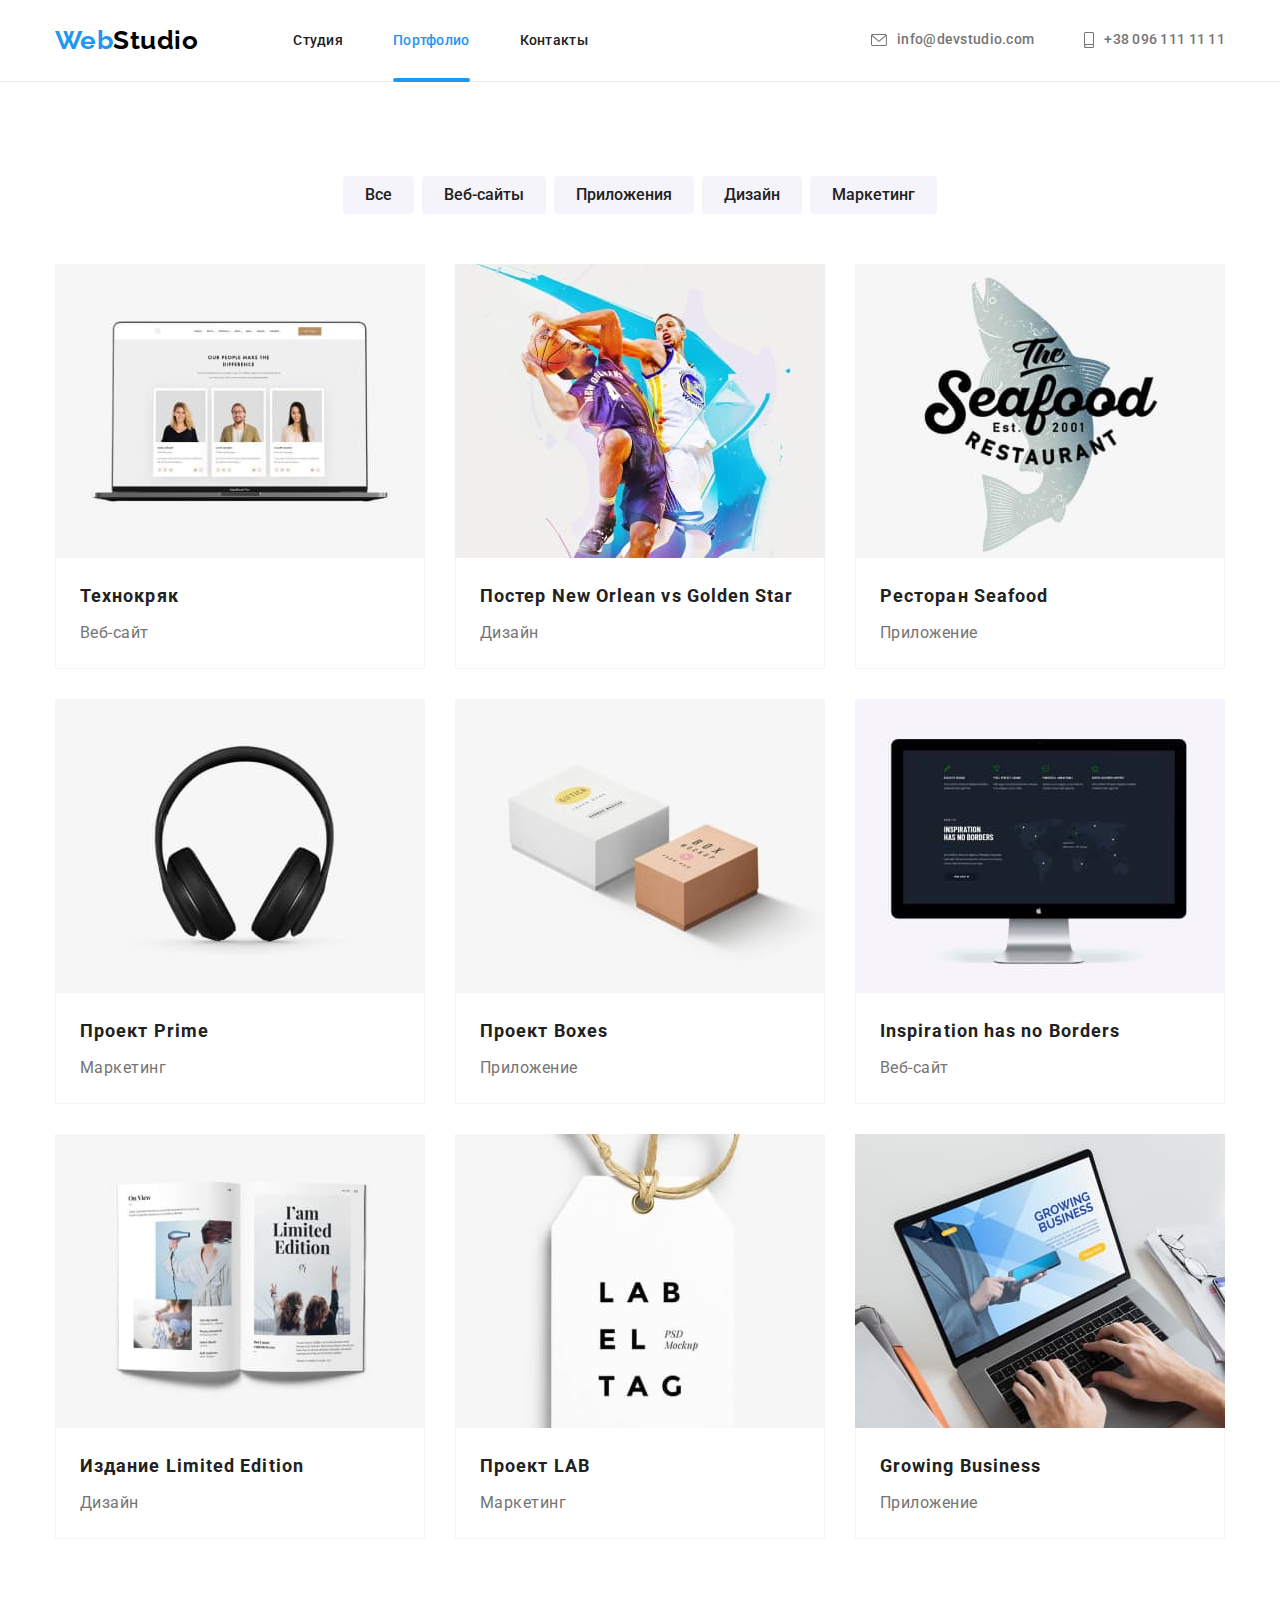
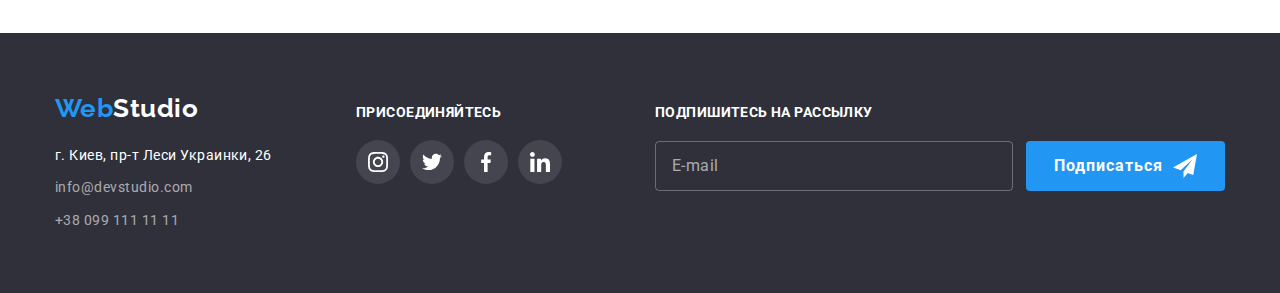
==== portfolio.html @ 381caced "дз незаконченное" ====
<!DOCTYPE html>
<html lang="ru">
  <head>
    <meta charset="UTF-8" />
    <meta http-equiv="X-UA-Compatible" content="IE=edge" />
    <meta name="viewport" content="width=device-width, initial-scale=1.0" />
    <title>Portfolio</title>
    <link rel="preconnect" href="https://fonts.gstatic.com" />
    <link
      href="https://fonts.googleapis.com/css2?family=Raleway:wght@700&family=Roboto:wght@400;500;700;900&display=swap"
      rel="stylesheet"
    />
    <link
      rel="stylesheet"
      href="https://cdnjs.cloudflare.com/ajax/libs/modern-normalize/1.0.0/modern-normalize.min.css"
    />
    <!-- <link rel="stylesheet" href="./css/styles.css" /> -->
    <link rel="stylesheet" href="./css/main.min.css" />
  </head>

  <body>
    <header class="header">
      <div class="container header__container">
        <nav class="header__navigation">
          <a class="logo-link link" href="./index.html" lang="en"
            ><span class="logo-link__web">Web</span
            ><span class="logo-link__studio">Studio</span></a
          >
          <ul class="nav-list list">
            <li class="nav-list__item">
              <a class="nav-list__link link" href="./index.html">Студия</a>
            </li>
            <li class="nav-list__item">
              <a
                class="nav-list__link link nav-list__link_current"
                href="./portfolio.html"
                >Портфолио</a
              >
            </li>
            <li class="nav-list__item">
              <a class="nav-list__link link" href="">Контакты</a>
            </li>
          </ul>
        </nav>
        <ul class="contacts list">
          <li class="contacts__item">
            <a class="contacts__link link" href="mailto:info@devstudio.com"
              ><svg class="contacts__mail-icon" width="16px" height="12px">
                <use href="./images/icons.svg#icon-envelope"></use>
              </svg>
              info@devstudio.com</a
            >
          </li>
          <li class="contacts__item">
            <a class="contacts__link link" href="tel:+380961111111"
              ><svg class="contacts__tel-icon" width="10px" height="16px">
                <use href="./images/icons.svg#icon-smartphone"></use>
              </svg>
              +38 096 111 11 11</a
            >
          </li>
        </ul>
      </div>
    </header>
    <main>
      <section class="section">
        <div class="container">
          <h2 class="visually-hidden">Галерея</h2>
          <ul class="filters list filters-container">
            <li class="filters-portfolio">
              <button class="filter-buttons" type="button">Все</button>
            </li>
            <li class="filters-portfolio">
              <button class="filter-buttons" type="button">Веб-сайты</button>
            </li>
            <li class="filters-portfolio">
              <button class="filter-buttons" type="button">Приложения</button>
            </li>
            <li class="filters-portfolio">
              <button class="filter-buttons" type="button">Дизайн</button>
            </li>
            <li class="filters-portfolio">
              <button class="filter-buttons" type="button">Маркетинг</button>
            </li>
          </ul>
          <ul class="examples-container list">
            <li class="example-card">
              <a class="example-link link" href="">
                <div class="portfolio-card-wrapper">
                  <img
                    src="./images/portfolio/portfolio-img-1.jpg"
                    alt="Макет страницы"
                    width="370"
                    height="294"
                  />
                  <p class="portfolio-overlay">
                    Технокряк это современная площадка распространения
                    коронавируса. Компании используют эту платформу для
                    цифрового шпионажа и атак на защищённые сервера конкурентов.
                  </p>
                </div>

                <div class="example-signature">
                  <h3 class="example-title">Технокряк</h3>
                  <p class="example-descr">Веб-сайт</p>
                </div>
              </a>
            </li>
            <li class="example-card">
              <a class="example-link link" href="">
                <div class="portfolio-card-wrapper">
                  <img
                    src="./images/portfolio/portfolio-img-2.jpg"
                    alt="Постер с баскетболистами"
                    width="370"
                    height="294"
                  />
                  <p class="portfolio-overlay">
                    Технокряк это современная площадка распространения
                    коронавируса. Компании используют эту платформу для
                    цифрового шпионажа и атак на защищённые сервера конкурентов.
                  </p>
                </div>
                <div class="example-signature">
                  <h3 class="example-title">
                    Постер <span lang="en">New Orlean vs Golden Star</span>
                  </h3>
                  <p class="example-descr">Дизайн</p>
                </div>
              </a>
            </li>
            <li class="example-card">
              <a class="example-link link" href="">
                <div class="portfolio-card-wrapper">
                  <img
                    src="./images/portfolio/portfolio-img-3.jpg"
                    alt="Логотип ресторана"
                    width="370"
                    height="294"
                  />
                  <p class="portfolio-overlay">
                    Технокряк это современная площадка распространения
                    коронавируса. Компании используют эту платформу для
                    цифрового шпионажа и атак на защищённые сервера конкурентов.
                  </p>
                </div>
                <div class="example-signature">
                  <h3 class="example-title">
                    Ресторан <span lang="en">Seafood</span>
                  </h3>
                  <p class="example-descr">Приложение</p>
                </div>
              </a>
            </li>
            <li class="example-card">
              <a class="example-link link" href="">
                <div class="portfolio-card-wrapper">
                  <img
                    src="./images/portfolio/portfolio-img-4.jpg"
                    alt="Наушники"
                    width="370"
                    height="294"
                  />
                  <p class="portfolio-overlay">
                    Технокряк это современная площадка распространения
                    коронавируса. Компании используют эту платформу для
                    цифрового шпионажа и атак на защищённые сервера конкурентов.
                  </p>
                </div>
                <div class="example-signature">
                  <h3 class="example-title">
                    Проект <span lang="en">Prime</span>
                  </h3>
                  <p class="example-descr">Маркетинг</p>
                </div>
              </a>
            </li>
            <li class="example-card">
              <a class="example-link link" href="">
                <div class="portfolio-card-wrapper">
                  <img
                    src="./images/portfolio/portfolio-img-5.jpg"
                    alt="Две коробки"
                    width="370"
                    height="294"
                  />
                  <p class="portfolio-overlay">
                    Технокряк это современная площадка распространения
                    коронавируса. Компании используют эту платформу для
                    цифрового шпионажа и атак на защищённые сервера конкурентов.
                  </p>
                </div>
                <div class="example-signature">
                  <h3 class="example-title">
                    Проект <span lang="en">Boxes</span>
                  </h3>
                  <p class="example-descr">Приложение</p>
                </div>
              </a>
            </li>
            <li class="example-card">
              <a class="example-link link" href="">
                <div class="portfolio-card-wrapper">
                  <img
                    src="./images/portfolio/portfolio-img-6.jpg"
                    alt="Монитор с открытым сайтом"
                    width="370"
                    height="294"
                  />
                  <p class="portfolio-overlay">
                    Технокряк это современная площадка распространения
                    коронавируса. Компании используют эту платформу для
                    цифрового шпионажа и атак на защищённые сервера конкурентов.
                  </p>
                </div>
                <div class="example-signature">
                  <h3 class="example-title" lang="en">
                    Inspiration has no Borders
                  </h3>
                  <p class="example-descr">Веб-сайт</p>
                </div>
              </a>
            </li>
            <li class="example-card">
              <a class="example-link link" href="">
                <div class="portfolio-card-wrapper">
                  <img
                    src="./images/portfolio/portfolio-img-7.jpg"
                    alt="Открытый журнал"
                    width="370"
                    height="294"
                  />
                  <p class="portfolio-overlay">
                    Технокряк это современная площадка распространения
                    коронавируса. Компании используют эту платформу для
                    цифрового шпионажа и атак на защищённые сервера конкурентов.
                  </p>
                </div>
                <div class="example-signature">
                  <h3 class="example-title">
                    Издание <span lang="en">Limited Edition</span>
                  </h3>
                  <p class="example-descr">Дизайн</p>
                </div>
              </a>
            </li>
            <li class="example-card">
              <a class="example-link link" href="">
                <div class="portfolio-card-wrapper">
                  <img
                    src="./images/portfolio/portfolio-img-8.jpg"
                    alt="Бирка с логотипом"
                    width="370"
                    height="294"
                  />
                  <p class="portfolio-overlay">
                    Технокряк это современная площадка распространения
                    коронавируса. Компании используют эту платформу для
                    цифрового шпионажа и атак на защищённые сервера конкурентов.
                  </p>
                </div>
                <div class="example-signature">
                  <h3 class="example-title">
                    Проект <span class="abbr" lang="en">LAB</span>
                  </h3>
                  <p class="example-descr">Маркетинг</p>
                </div>
              </a>
            </li>
            <li class="example-card">
              <a class="example-link link" href="">
                <div class="portfolio-card-wrapper">
                  <img
                    src="./images/portfolio/portfolio-img-9.jpg"
                    alt="руки над клавиатурой ноутбука"
                    width="370"
                    height="294"
                  />
                  <p class="portfolio-overlay">
                    Технокряк это современная площадка распространения
                    коронавируса. Компании используют эту платформу для
                    цифрового шпионажа и атак на защищённые сервера конкурентов.
                  </p>
                </div>
                <div class="example-signature">
                  <h3 class="example-title" lang="en">Growing Business</h3>
                  <p class="example-descr">Приложение</p>
                </div>
              </a>
            </li>
          </ul>
        </div>
      </section>
    </main>
    <footer class="footer">
      <div class="container footer-container">
        <div class="footer__nav">
          <a class="logo-link link" href="./index.html" lang="en"
            ><span class="logo-link__web">Web</span
            ><span class="logo-link__studio--dark-theme">Studio</span></a
          >
          <address class="address">
            <ul class="address__list list">
              <li class="address__list-item">
                <a
                  class="address-link link"
                  href="https://goo.gl/maps/JNLPbFYcP9aP2cdr9"
                  target="_blank"
                  rel="noopener noreferrer"
                  >г. Киев, пр-т Леси Украинки, 26</a
                >
              </li>

              <li class="address__list-item">
                <a
                  class="address__mail-link link"
                  href="mailto:info@devstudio.com"
                  >info@devstudio.com</a
                >
              </li>

              <li class="address__list-item">
                <a class="address__tel-link link" href="tel:+380991111111"
                  >+38 099 111 11 11</a
                >
              </li>
            </ul>
          </address>
        </div>
        <div class="footer__social-wrapper">
          <h2 class="footer__social-title">Присоединяйтесь</h2>
          <ul class="social-list list">
            <li class="social-list__item social-list__item_footer">
              <a
                href="#"
                class="social-list__link link social-list__link_footer"
              >
                <svg
                  class="social-list__icon_footer"
                  width="20px"
                  height="20px"
                >
                  <use href="./images/icons.svg#icon-instagram"></use>
                </svg>
              </a>
            </li>
            <li class="social-list__item social-list__item_footer">
              <a
                href="#"
                class="social-list__link link social-list__link_footer"
              >
                <svg
                  class="social-list__icon_footer"
                  width="20px"
                  height="20px"
                >
                  <use href="./images/icons.svg#icon-twitter"></use>
                </svg>
              </a>
            </li>
            <li class="social-list__item social-list__item_footer">
              <a
                href="#"
                class="social-list__link link social-list__link_footer"
              >
                <svg
                  class="social-list__icon_footer"
                  width="20px"
                  height="20px"
                >
                  <use href="./images/icons.svg#icon-facebook"></use>
                </svg>
              </a>
            </li>
            <li class="social-list__item social-list__item_footer">
              <a
                href="#"
                class="social-list__link link social-list__link_footer"
              >
                <svg
                  class="social-list__icon_footer"
                  width="20px"
                  height="20px"
                >
                  <use href="./images/icons.svg#icon-linkedin"></use>
                </svg>
              </a>
            </li>
          </ul>
        </div>
        <form class="subscription-form">
          <div class="subscription-form__input-wrapper">
            <label class="subscription-form__offer">
              Подпишитесь на рассылку
              <input
                type="email"
                name="user-email"
                class="footer-form-input"
                placeholder="E-mail"
                required
              />
            </label>
          </div>
          <button type="submit" class="subscription-button">
            Подписаться
            <svg class="subscription-button__icon" width="24px" height="24px">
              <use href="./images/icons.svg#icon-send"></use>
            </svg>
          </button>
        </form>
      </div>
    </footer>
  </body>
</html>
---- css/main.min.css ----
:root{--main-font: "Roboto", sans-serif;--logo-font: "Raleway", sans-serif;--accent-color: #2196f3;--accent-overlay-color: rgba(33, 150, 243, 0.9);--backlight-color: #188ce8;--main-text-color: #757575;--heading-color: #212121;--dark-background-text-color: #ffffff;--section-background-color: #2f303a;--logo-color: #000000;--footer-contacts-color: #ffffff99;--accent-background-color: #f5f4fa;--background-hero-color: #c4c4c4;--activity-background-color: rgba(47, 48, 58, 0.8);--icon-color: #afb1b8;--timing-cubic: cubic-bezier(0.4, 0, 0.2, 1);--modal-backdrop: rgba(0, 0, 0, 0.2);--transition-duration: 250ms;--modal-form-border: rgba(33, 33, 33, 0.2);--placeholder-text-color: rgba(117, 117, 117, 0.5);--footer-form-label-color: rgba(255, 255, 255, 0.6);--footer-form-border-color: rgba(255, 255, 255, 0.3)}.visually-hidden{position:absolute;width:1px;height:1px;margin:-1px;border:0;padding:0;white-space:nowrap;clip-path:inset(100%);clip:rect(0 0 0 0);overflow:hidden}h1,h2,h3,h4,h5,h6,p{margin-top:0;margin-bottom:0}ul{margin-top:0;margin-bottom:0;padding-left:0}img{display:block}.list{list-style:none}.link{text-decoration:none;display:inline-block}body{font-family:var(--main-font);color:var(--main-text-color);letter-spacing:0.03em}.section{padding-top:94px;padding-bottom:94px}.container{width:1200px;padding-left:15px;padding-right:15px;margin:0 auto}.modal-button{min-width:200px;height:50px;border:none;border-radius:4px;padding:10px 32px;font-family:inherit;font-weight:700;font-size:16px;line-height:1.87;text-align:center;letter-spacing:0.06em;color:var(--dark-background-text-color);background-color:var(--accent-color);cursor:pointer;transition:background-color var(--transition-duration) var(--timing-cubic)}.modal-button:hover,.modal-button:focus{background-color:var(--backlight-color);outline:none}.logo-link__web{color:var(--accent-color)}.logo-link__studio{color:var(--logo-color)}.logo-link__studio--dark-theme{color:var(--dark-background-text-color)}.logo-link{font-family:var(--logo-font);font-weight:700;font-size:26px;line-height:1.19}.logo-link:focus{outline:none}.header .logo-link{margin-right:95px}.footer .logo-link{margin-bottom:20px}.header__navigation{display:flex}.nav-list{display:flex;align-items:center}.nav-list__item:not(:last-child){margin-right:50px}.nav-list__link{position:relative;font-weight:500;font-size:14px;line-height:1.14;letter-spacing:0.02em;color:var(--heading-color);transition:color var(--transition-duration) var(--timing-cubic)}.nav-list__link:hover,.nav-list__link:focus{color:var(--accent-color);outline:none}.nav-list__link_current{color:var(--accent-color)}.nav-list__link_current::after{position:absolute;bottom:-33px;content:"";display:block;width:100%;height:4px;border-radius:2px;background-color:var(--accent-color)}.contacts{display:flex;margin-left:auto}.contacts__link{display:flex;align-items:center;font-weight:500;font-size:14px;line-height:1.14;letter-spacing:0.02em;color:var(--main-text-color);transition:color var(--transition-duration) var(--timing-cubic)}.contacts__link:hover,.contacts__link:focus{color:var(--accent-color);outline:none}.contacts__item{display:flex;align-items:center}.contacts__item:not(:last-child){margin-right:50px}.contacts__mail-icon{fill:currentColor;margin-right:10px}.contacts__tel-icon{fill:currentColor;margin-right:10px}.activity__title,.team__title,.clients__title{margin-bottom:50px;font-size:36px;line-height:1.17;text-align:center;color:var(--heading-color)}.social-list{display:flex;justify-content:space-between}.social-list__link{display:flex;justify-content:center;align-items:center;width:44px;height:44px;border-radius:50%;transition:background-color var(--transition-duration) var(--timing-cubic)}.social-list__link:hover,.social-list__link:focus{background-color:var(--accent-color);outline:none}.social-list__icon{fill:var(--icon-color);transition:fill var(--transition-duration) var(--timing-cubic)}.social-list__link:hover .social-list__icon,.social-list__link:focus .social-list__icon{fill:var(--dark-background-text-color)}.social-list__icon_footer{fill:var(--dark-background-text-color)}.footer__social-wrapper{margin-right:93px}.social-list__item_footer:not(:last-child){margin-right:10px}.social-list__link_footer{background-color:rgba(255,255,255,0.1)}.social-list__link_footer:hover,.social-list__link_footer:focus{background-color:var(--accent-color)}.address{width:231px;margin-right:70px}.address__list-item{font-style:normal;font-weight:400;font-size:14px;line-height:1.71}.address__list-item:not(:last-child){margin-bottom:9px}.address-link{color:var(--dark-background-text-color);transition:color var(--transition-duration) var(--timing-cubic)}.address-link:hover,.address-link:focus{color:var(--accent-color);outline:none}.address__mail-link{color:var(--footer-contacts-color);transition:color var(--transition-duration) var(--timing-cubic)}.address__mail-link:hover,.address__mail-link:focus{color:var(--accent-color);outline:none}.address__tel-link{color:var(--footer-contacts-color);transition:color var(--transition-duration) var(--timing-cubic)}.address__tel-link:hover,.address__tel-link:focus{color:var(--accent-color);outline:none}.subscription-form{display:flex;justify-content:flex-start;align-items:flex-end}.subscription-form__offer{font-weight:700;font-size:14px;line-height:1.14;letter-spacing:0.03em;text-transform:uppercase;color:var(--dark-background-text-color)}.footer-form-input{background-color:transparent;width:358px;height:50px;margin-right:12px;margin-top:20px;color:var(--dark-background-text-color);border:1px solid var(--footer-form-border-color);border-radius:4px;drop-shadow:0px 4px 4px rgba(0,0,0,0.15);padding:15px 16px;outline:none;transition:border-color var(--transition-duration) var(--timing-cubic)}.footer-form-input::placeholder{font-size:16px;line-height:1.25;letter-spacing:0.03em;color:var(--footer-form-label-color)}.footer-form-input:focus{border-color:var(--accent-color)}.subscription-button{display:flex;align-items:center;padding:10px 28px;width:200px;height:50px;font-weight:700;font-size:16px;line-height:1.88;letter-spacing:0.06em;color:var(--dark-background-text-color);background-color:var(--accent-color);border:none;border-radius:4px;outline:none;cursor:pointer;transition:background-color var(--transition-duration) var(--timing-cubic)}.subscription-button:hover,.subscription-button:focus{background-color:var(--backlight-color)}.subscription-button__icon{margin-left:10px;fill:currentColor}.backdrop{position:fixed;top:0%;left:0;width:100vw;height:100vh;background-color:var(--modal-backdrop);z-index:100;transition:opacity var(--transition-duration) var(--timing-cubic),visibility var(--transition-duration) var(--timing-cubic)}.is-hidden{opacity:0;visibility:hidden;pointer-events:none}.modal-window{position:absolute;top:50%;left:50%;transform:translate(-50%, -50%) scale(1);width:528px;height:580px;background-color:var(--dark-background-text-color);border-radius:4px;box-shadow:0px 1px 3px rgba(0,0,0,0.12),0px 1px 1px rgba(0,0,0,0.14),0px 2px 1px rgba(0,0,0,0.2);transition:transform var(--transition-duration) var(--timing-cubic);padding:40px}.backdrop.is-hidden .modal-window{transform:translate(-50%, -50%) scale(1.3)}.close-button{position:absolute;top:8px;right:8px;display:flex;justify-content:center;align-items:center;padding:0;width:30px;height:30px;border:1px solid rgba(0,0,0,0.1);border-radius:50%;background-color:transparent;cursor:pointer;outline:none}.close-button:hover .close-button__icon,.close-button:focus .close-button__icon{fill:var(--accent-color)}.modal-form{display:flex;flex-direction:column}.modal-form__heading{font-weight:700;font-size:20px;line-height:23px;text-align:center;letter-spacing:0.03em;color:var(--heading-color);margin-bottom:12px}.modal-form__input-wrapper{position:relative;display:block;margin-top:4px}.modal-form__field{margin-bottom:10px;font-size:12px;line-height:1.17;letter-spacing:0.01em;color:var(--main-text-color)}.modal-form__input{width:100%;height:40px;border:1px solid var(--modal-form-border);border-radius:4px;padding-left:42px;transition:border-color var(--transition-duration) var(--timing-cubic)}.modal-form__input:focus{border-color:var(--accent-color);outline:none}.modal-form__icon{position:absolute;top:50%;left:12px;transform:translateY(-50%);width:18px;height:18px;transition:fill var(--transition-duration) var(--timing-cubic)}.modal-form__input:focus+.modal-form__icon{fill:var(--accent-color)}.modal-form__message{height:120px;width:100%;border:1px solid var(--modal-form-border);border-radius:4px;margin-top:4px;margin-bottom:20px;padding:12px 16px;resize:none;transition:border-color var(--transition-duration) var(--timing-cubic)}.modal-form__message::placeholder{font-size:12px;line-height:1.17;letter-spacing:0.01em;color:var(--placeholder-text-color)}.modal-form__message:focus{border-color:var(--accent-color);outline:none}.modal-form__agreement{font-size:14px;line-height:1.71;letter-spacing:0.03em;color:var(--main-text-color);margin-bottom:30px}.modal-form__agreement::before{content:"";display:inline-block;vertical-align:middle;margin-right:8px;width:16px;height:15px;border:2px solid #000000;border-radius:2px;cursor:pointer;transition:background-color 500ms var(--timing-cubic)}.modal-form__checkbox:checked+.modal-form__agreement::before{background-color:var(--accent-color);border:none;fill:var(--dark-background-text-color);background-image:url("../images/icon-check.svg")}.modal-form__checkbox:focus+.modal-form__agreement::before,.modal-form__checkbox:hover+.modal-form__agreement::before{outline:1px solid var(--accent-color)}.modal-form__contract-link{color:var(--accent-color);transition:color var(--transition-duration) var(--timing-cubic)}.modal-form__contract-link:focus,.modal-form__contract-link:hover{color:var(--backlight-color);outline-color:var(--backlight-color)}.sending-button{align-self:center;padding:10px 55px;font-weight:700;font-size:16px;line-height:1.88;letter-spacing:0.06em;color:var(--dark-background-text-color);background-color:var(--accent-color);box-shadow:0px 4px 4px rgba(0,0,0,0.15);border:none;border-radius:4px;outline:none;transition:background-color var(--transition-duration) var(--timing-cubic),box-shadow var(--transition-duration) var(--timing-cubic);cursor:pointer}.sending-button:hover,.sending-button:focus{background-color:var(--backlight-color);box-shadow:0px 4px 4px rgba(0,0,0,0.35)}.header{border-bottom:1px solid #ececec;padding-top:25px;padding-bottom:25px}.header__container{display:flex;align-items:center}.hero__container{text-align:center}.hero{background-color:var(--section-background-color);padding-top:200px;padding-bottom:200px;margin:0 auto;background-color:var(--background-hero-color);background-image:linear-gradient(rgba(47,48,58,0.4), rgba(47,48,58,0.4)),url("../images/hero/bg-img.jpg");background-repeat:no-repeat;background-position:center;background-size:cover;max-width:1600px}.hero__title{margin:0 auto 30px;width:696px;font-weight:900;font-size:44px;line-height:1.36;text-align:center;letter-spacing:0.06em;text-transform:uppercase;color:var(--dark-background-text-color)}.advantages{padding-top:94px;padding-bottom:47px}.advantages__list{display:flex;flex-wrap:wrap;margin-top:-30px;margin-left:-30px}.advantages__item{margin-top:30px;margin-left:30px}.advantages__icons{display:flex;justify-content:center;align-items:center;width:270px;height:120px;background-color:var(--accent-background-color);border-radius:4px;margin-bottom:30px}.advantages__title{margin-bottom:10px;font-size:14px;line-height:1.14;text-transform:uppercase;color:var(--heading-color)}.advantages__text{width:270px;font-size:14px;line-height:1.71}.activity{padding-top:47px;padding-bottom:94px}.activity__list{display:flex;flex-wrap:wrap;margin-top:-30px;margin-left:-30px}.activity__item{position:relative;margin-top:30px;margin-left:30px}.activity__image-overlay{position:absolute;bottom:0;width:100%;height:70px;display:flex;justify-content:center;align-items:center;font-weight:700;font-size:14px;line-height:1.14;text-align:center;letter-spacing:0.03em;text-transform:uppercase;color:var(--dark-background-text-color);background-color:var(--activity-background-color)}.team{background-color:var(--accent-background-color)}.team__list{display:flex;flex-wrap:wrap;margin-left:-30px;margin-top:-30px;justify-content:space-between}.team__content{padding:30px 32px;background-color:var(--dark-background-text-color);border-bottom-left-radius:4px;border-bottom-right-radius:4px}.team__member{flex-basis:calc((100% - 120px) / 4);margin-left:30px;margin-top:30px;box-shadow:0px 1px 3px rgba(0,0,0,0.12),0px 1px 1px rgba(0,0,0,0.14),0px 2px 1px rgba(0,0,0,0.2)}.team__member-name{margin-bottom:10px;text-align:center;font-weight:500;font-size:16px;line-height:1.19;color:var(--heading-color)}.team__member-position{text-align:center;font-size:16px;line-height:1.19;margin-bottom:16px}.clients__list{display:flex;justify-content:space-between}.clients__link{display:flex;justify-content:center;align-items:center;border:1px solid var(--icon-color);border-radius:4px;width:170px;height:92px;transition:border-color var(--transition-duration) var(--timing-cubic)}.clients__link:hover,.clients__link:focus{border:1px solid var(--accent-color);outline:none}.clients__icon{fill:var(--icon-color);transition:fill var(--transition-duration) var(--timing-cubic)}.clients__link:hover .clients__icon,.clients__link:focus .clients__icon{fill:var(--accent-color)}.filters-container{display:flex;justify-content:center;margin-bottom:50px}.filters-portfolio:not(:last-child){margin-right:8px}.filter-buttons{padding:6px 22px;border:none;border-radius:4px;font-weight:500;font-size:16px;line-height:1.62;color:var(--heading-color);background-color:var(--accent-background-color);cursor:pointer;transition:color var(--transition-duration) var(--timing-cubic),background-color var(--transition-duration) var(--timing-cubic),box-shadow var(--transition-duration) var(--timing-cubic)}.filter-buttons:hover,.filter-buttons:focus{color:var(--dark-background-text-color);background-color:var(--accent-color);box-shadow:0px 3px 1px rgba(0,0,0,0.1),0px 1px 2px rgba(0,0,0,0.08),0px 2px 2px rgba(0,0,0,0.12);outline:none}.examples-container{display:flex;flex-wrap:wrap;margin-top:-30px;margin-left:-30px}.example-signature{padding:20px 24px;border-bottom:1px solid var(--accent-background-color);border-left:1px solid var(--accent-background-color);border-right:1px solid var(--accent-background-color)}.example-card{flex-basis:calc((100% - 90px) / 3);margin-top:30px;margin-left:30px}.example-link{transition:box-shadow var(--transition-duration) var(--timing-cubic)}.example-link:hover,.example-link:focus{box-shadow:0px 1px 1px rgba(0,0,0,0.12),0px 4px 4px rgba(0,0,0,0.06),1px 4px 6px rgba(0,0,0,0.16);outline:none}.portfolio-card-wrapper{position:relative;overflow:hidden}.portfolio-overlay{position:absolute;top:0;left:0;height:100%;width:100%;padding:63px 24px;font-size:18px;line-height:1.56;letter-spacing:0.03em;color:var(--dark-background-text-color);background:var(--accent-overlay-color);overflow:auto;transform:translateY(100%);transition:transform var(--transition-duration) var(--timing-cubic)}.example-link:hover .portfolio-overlay,.example-link:focus .portfolio-overlay{transform:translateY(0)}.example-title{margin-bottom:4px;font-size:18px;line-height:2;letter-spacing:0.06em;color:var(--heading-color)}.example-descr{font-size:16px;line-height:1.87;color:var(--main-text-color)}.abbr{text-transform:uppercase}.footer{background-color:var(--section-background-color);padding-top:60px;padding-bottom:60px}.footer-container{display:flex;align-items:baseline}.footer__social-title{font-size:14px;line-height:16px;letter-spacing:0.03em;text-transform:uppercase;color:var(--dark-background-text-color);margin-bottom:20px}
/*# sourceMappingURL=main.min.css.map */
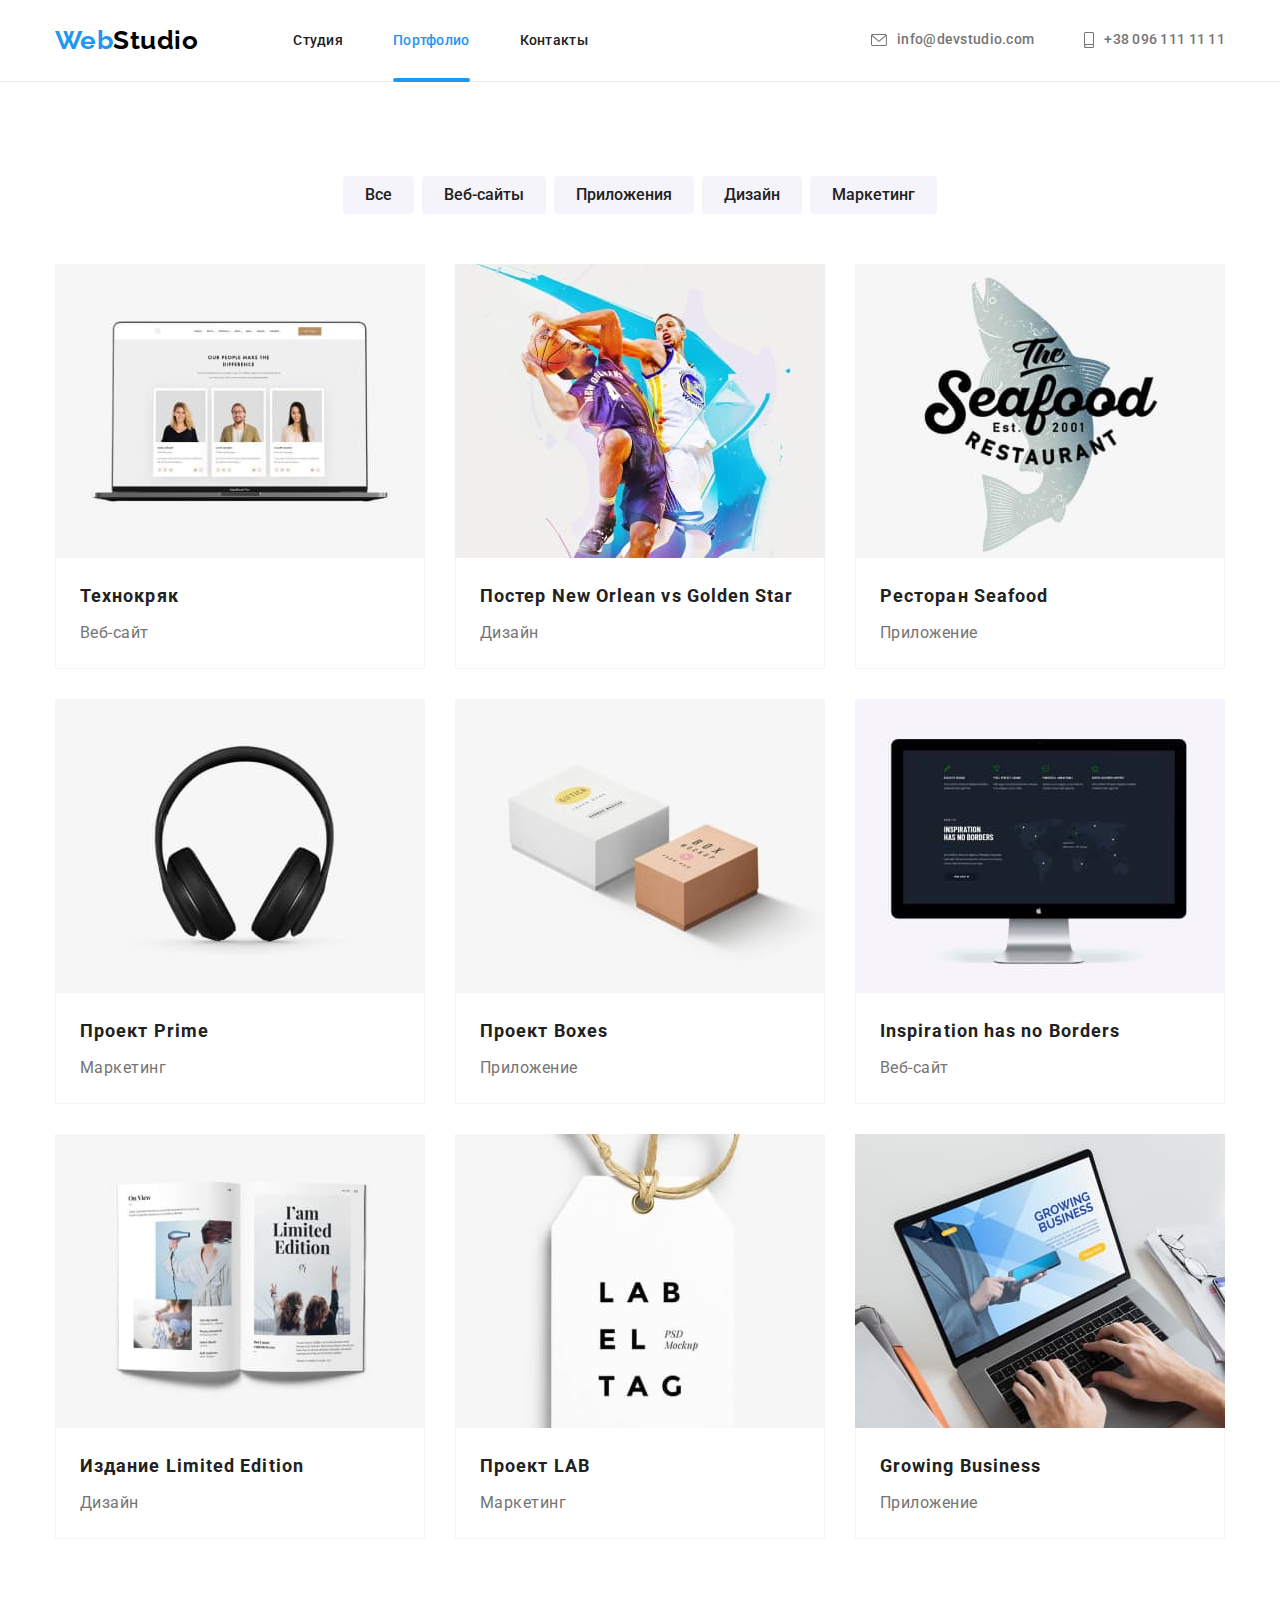
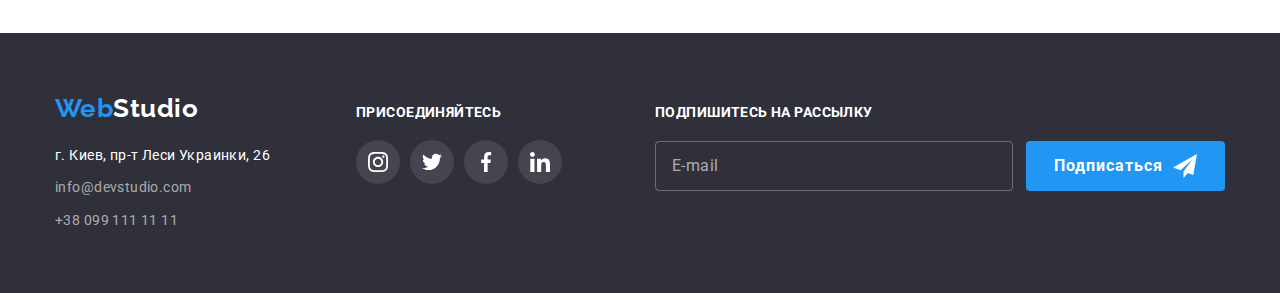
==== commit dbb601f2: "ДЗ 7 +БЭМ" ====
--- a/portfolio.html
+++ b/portfolio.html
@@ -22,7 +22,10 @@
     <header class="header">
       <div class="container header__container">
         <nav class="header__navigation">
-          <a class="logo-link link" href="./index.html" lang="en"
+          <a
+            class="logo-link header__logo-link link"
+            href="./index.html"
+            lang="en"
             ><span class="logo-link__web">Web</span
             ><span class="logo-link__studio">Studio</span></a
           >
@@ -42,7 +45,7 @@
             </li>
           </ul>
         </nav>
-        <ul class="contacts list">
+        <ul class="contacts header__contacts list">
           <li class="contacts__item">
             <a class="contacts__link link" href="mailto:info@devstudio.com"
               ><svg class="contacts__mail-icon" width="16px" height="12px">
@@ -66,225 +69,237 @@
       <section class="section">
         <div class="container">
           <h2 class="visually-hidden">Галерея</h2>
-          <ul class="filters list filters-container">
-            <li class="filters-portfolio">
-              <button class="filter-buttons" type="button">Все</button>
-            </li>
-            <li class="filters-portfolio">
-              <button class="filter-buttons" type="button">Веб-сайты</button>
-            </li>
-            <li class="filters-portfolio">
-              <button class="filter-buttons" type="button">Приложения</button>
-            </li>
-            <li class="filters-portfolio">
-              <button class="filter-buttons" type="button">Дизайн</button>
-            </li>
-            <li class="filters-portfolio">
-              <button class="filter-buttons" type="button">Маркетинг</button>
+          <ul class="filters container__filters list">
+            <li class="filters__item">
+              <button class="filters__button" type="button">
+                Все
+              </button>
+            </li>
+            <li class="filters__item">
+              <button class="filters__button" type="button">
+                Веб-сайты
+              </button>
+            </li>
+            <li class="filters__item">
+              <button class="filters__button" type="button">
+                Приложения
+              </button>
+            </li>
+            <li class="filters__item">
+              <button class="filters__button" type="button">
+                Дизайн
+              </button>
+            </li>
+            <li class="filters__item">
+              <button class="filters__button" type="button">
+                Маркетинг
+              </button>
             </li>
           </ul>
-          <ul class="examples-container list">
-            <li class="example-card">
-              <a class="example-link link" href="">
-                <div class="portfolio-card-wrapper">
+          <ul class="portfolio list">
+            <li class="portfolio__card">
+              <a class="portfolio__link link" href="">
+                <div class="portfolio__wrapper">
                   <img
                     src="./images/portfolio/portfolio-img-1.jpg"
                     alt="Макет страницы"
                     width="370"
                     height="294"
                   />
-                  <p class="portfolio-overlay">
+                  <p class="portfolio__overlay">
                     Технокряк это современная площадка распространения
                     коронавируса. Компании используют эту платформу для
                     цифрового шпионажа и атак на защищённые сервера конкурентов.
                   </p>
                 </div>
 
-                <div class="example-signature">
-                  <h3 class="example-title">Технокряк</h3>
-                  <p class="example-descr">Веб-сайт</p>
-                </div>
-              </a>
-            </li>
-            <li class="example-card">
-              <a class="example-link link" href="">
-                <div class="portfolio-card-wrapper">
+                <div class="portfolio__caption">
+                  <h3 class="portfolio__title">Технокряк</h3>
+                  <p class="portfolio__description">Веб-сайт</p>
+                </div>
+              </a>
+            </li>
+            <li class="portfolio__card">
+              <a class="portfolio__link link" href="">
+                <div class="portfolio__wrapper">
                   <img
                     src="./images/portfolio/portfolio-img-2.jpg"
                     alt="Постер с баскетболистами"
                     width="370"
                     height="294"
                   />
-                  <p class="portfolio-overlay">
-                    Технокряк это современная площадка распространения
-                    коронавируса. Компании используют эту платформу для
-                    цифрового шпионажа и атак на защищённые сервера конкурентов.
-                  </p>
-                </div>
-                <div class="example-signature">
-                  <h3 class="example-title">
+                  <p class="portfolio__overlay">
+                    Технокряк это современная площадка распространения
+                    коронавируса. Компании используют эту платформу для
+                    цифрового шпионажа и атак на защищённые сервера конкурентов.
+                  </p>
+                </div>
+                <div class="portfolio__caption">
+                  <h3 class="portfolio__title">
                     Постер <span lang="en">New Orlean vs Golden Star</span>
                   </h3>
-                  <p class="example-descr">Дизайн</p>
-                </div>
-              </a>
-            </li>
-            <li class="example-card">
-              <a class="example-link link" href="">
-                <div class="portfolio-card-wrapper">
+                  <p class="portfolio__description">Дизайн</p>
+                </div>
+              </a>
+            </li>
+            <li class="portfolio__card">
+              <a class="portfolio__link link" href="">
+                <div class="portfolio__wrapper">
                   <img
                     src="./images/portfolio/portfolio-img-3.jpg"
                     alt="Логотип ресторана"
                     width="370"
                     height="294"
                   />
-                  <p class="portfolio-overlay">
-                    Технокряк это современная площадка распространения
-                    коронавируса. Компании используют эту платформу для
-                    цифрового шпионажа и атак на защищённые сервера конкурентов.
-                  </p>
-                </div>
-                <div class="example-signature">
-                  <h3 class="example-title">
+                  <p class="portfolio__overlay">
+                    Технокряк это современная площадка распространения
+                    коронавируса. Компании используют эту платформу для
+                    цифрового шпионажа и атак на защищённые сервера конкурентов.
+                  </p>
+                </div>
+                <div class="portfolio__caption">
+                  <h3 class="portfolio__title">
                     Ресторан <span lang="en">Seafood</span>
                   </h3>
-                  <p class="example-descr">Приложение</p>
-                </div>
-              </a>
-            </li>
-            <li class="example-card">
-              <a class="example-link link" href="">
-                <div class="portfolio-card-wrapper">
+                  <p class="portfolio__description">Приложение</p>
+                </div>
+              </a>
+            </li>
+            <li class="portfolio__card">
+              <a class="portfolio__link link" href="">
+                <div class="portfolio__wrapper">
                   <img
                     src="./images/portfolio/portfolio-img-4.jpg"
                     alt="Наушники"
                     width="370"
                     height="294"
                   />
-                  <p class="portfolio-overlay">
-                    Технокряк это современная площадка распространения
-                    коронавируса. Компании используют эту платформу для
-                    цифрового шпионажа и атак на защищённые сервера конкурентов.
-                  </p>
-                </div>
-                <div class="example-signature">
-                  <h3 class="example-title">
+                  <p class="portfolio__overlay">
+                    Технокряк это современная площадка распространения
+                    коронавируса. Компании используют эту платформу для
+                    цифрового шпионажа и атак на защищённые сервера конкурентов.
+                  </p>
+                </div>
+                <div class="portfolio__caption">
+                  <h3 class="portfolio__title">
                     Проект <span lang="en">Prime</span>
                   </h3>
-                  <p class="example-descr">Маркетинг</p>
-                </div>
-              </a>
-            </li>
-            <li class="example-card">
-              <a class="example-link link" href="">
-                <div class="portfolio-card-wrapper">
+                  <p class="portfolio__description">Маркетинг</p>
+                </div>
+              </a>
+            </li>
+            <li class="portfolio__card">
+              <a class="portfolio__link link" href="">
+                <div class="portfolio__wrapper">
                   <img
                     src="./images/portfolio/portfolio-img-5.jpg"
                     alt="Две коробки"
                     width="370"
                     height="294"
                   />
-                  <p class="portfolio-overlay">
-                    Технокряк это современная площадка распространения
-                    коронавируса. Компании используют эту платформу для
-                    цифрового шпионажа и атак на защищённые сервера конкурентов.
-                  </p>
-                </div>
-                <div class="example-signature">
-                  <h3 class="example-title">
+                  <p class="portfolio__overlay">
+                    Технокряк это современная площадка распространения
+                    коронавируса. Компании используют эту платформу для
+                    цифрового шпионажа и атак на защищённые сервера конкурентов.
+                  </p>
+                </div>
+                <div class="portfolio__caption">
+                  <h3 class="portfolio__title">
                     Проект <span lang="en">Boxes</span>
                   </h3>
-                  <p class="example-descr">Приложение</p>
-                </div>
-              </a>
-            </li>
-            <li class="example-card">
-              <a class="example-link link" href="">
-                <div class="portfolio-card-wrapper">
+                  <p class="portfolio__description">Приложение</p>
+                </div>
+              </a>
+            </li>
+            <li class="portfolio__card">
+              <a class="portfolio__link link" href="">
+                <div class="portfolio__wrapper">
                   <img
                     src="./images/portfolio/portfolio-img-6.jpg"
                     alt="Монитор с открытым сайтом"
                     width="370"
                     height="294"
                   />
-                  <p class="portfolio-overlay">
-                    Технокряк это современная площадка распространения
-                    коронавируса. Компании используют эту платформу для
-                    цифрового шпионажа и атак на защищённые сервера конкурентов.
-                  </p>
-                </div>
-                <div class="example-signature">
-                  <h3 class="example-title" lang="en">
+                  <p class="portfolio__overlay">
+                    Технокряк это современная площадка распространения
+                    коронавируса. Компании используют эту платформу для
+                    цифрового шпионажа и атак на защищённые сервера конкурентов.
+                  </p>
+                </div>
+                <div class="portfolio__caption">
+                  <h3 class="portfolio__title" lang="en">
                     Inspiration has no Borders
                   </h3>
-                  <p class="example-descr">Веб-сайт</p>
-                </div>
-              </a>
-            </li>
-            <li class="example-card">
-              <a class="example-link link" href="">
-                <div class="portfolio-card-wrapper">
+                  <p class="portfolio__description">Веб-сайт</p>
+                </div>
+              </a>
+            </li>
+            <li class="portfolio__card">
+              <a class="portfolio__link link" href="">
+                <div class="portfolio__wrapper">
                   <img
                     src="./images/portfolio/portfolio-img-7.jpg"
                     alt="Открытый журнал"
                     width="370"
                     height="294"
                   />
-                  <p class="portfolio-overlay">
-                    Технокряк это современная площадка распространения
-                    коронавируса. Компании используют эту платформу для
-                    цифрового шпионажа и атак на защищённые сервера конкурентов.
-                  </p>
-                </div>
-                <div class="example-signature">
-                  <h3 class="example-title">
+                  <p class="portfolio__overlay">
+                    Технокряк это современная площадка распространения
+                    коронавируса. Компании используют эту платформу для
+                    цифрового шпионажа и атак на защищённые сервера конкурентов.
+                  </p>
+                </div>
+                <div class="portfolio__caption">
+                  <h3 class="portfolio__title">
                     Издание <span lang="en">Limited Edition</span>
                   </h3>
-                  <p class="example-descr">Дизайн</p>
-                </div>
-              </a>
-            </li>
-            <li class="example-card">
-              <a class="example-link link" href="">
-                <div class="portfolio-card-wrapper">
+                  <p class="portfolio__description">Дизайн</p>
+                </div>
+              </a>
+            </li>
+            <li class="portfolio__card">
+              <a class="portfolio__link link" href="">
+                <div class="portfolio__wrapper">
                   <img
                     src="./images/portfolio/portfolio-img-8.jpg"
                     alt="Бирка с логотипом"
                     width="370"
                     height="294"
                   />
-                  <p class="portfolio-overlay">
-                    Технокряк это современная площадка распространения
-                    коронавируса. Компании используют эту платформу для
-                    цифрового шпионажа и атак на защищённые сервера конкурентов.
-                  </p>
-                </div>
-                <div class="example-signature">
-                  <h3 class="example-title">
+                  <p class="portfolio__overlay">
+                    Технокряк это современная площадка распространения
+                    коронавируса. Компании используют эту платформу для
+                    цифрового шпионажа и атак на защищённые сервера конкурентов.
+                  </p>
+                </div>
+                <div class="portfolio__caption">
+                  <h3 class="portfolio__title">
                     Проект <span class="abbr" lang="en">LAB</span>
                   </h3>
-                  <p class="example-descr">Маркетинг</p>
-                </div>
-              </a>
-            </li>
-            <li class="example-card">
-              <a class="example-link link" href="">
-                <div class="portfolio-card-wrapper">
+                  <p class="portfolio__description">Маркетинг</p>
+                </div>
+              </a>
+            </li>
+            <li class="portfolio__card">
+              <a class="portfolio__link link" href="">
+                <div class="portfolio__wrapper">
                   <img
                     src="./images/portfolio/portfolio-img-9.jpg"
                     alt="руки над клавиатурой ноутбука"
                     width="370"
                     height="294"
                   />
-                  <p class="portfolio-overlay">
-                    Технокряк это современная площадка распространения
-                    коронавируса. Компании используют эту платформу для
-                    цифрового шпионажа и атак на защищённые сервера конкурентов.
-                  </p>
-                </div>
-                <div class="example-signature">
-                  <h3 class="example-title" lang="en">Growing Business</h3>
-                  <p class="example-descr">Приложение</p>
+                  <p class="portfolio__overlay">
+                    Технокряк это современная площадка распространения
+                    коронавируса. Компании используют эту платформу для
+                    цифрового шпионажа и атак на защищённые сервера конкурентов.
+                  </p>
+                </div>
+                <div class="portfolio__caption">
+                  <h3 class="portfolio__title" lang="en">
+                    Growing Business
+                  </h3>
+                  <p class="portfolio__description">Приложение</p>
                 </div>
               </a>
             </li>
@@ -295,11 +310,14 @@
     <footer class="footer">
       <div class="container footer-container">
         <div class="footer__nav">
-          <a class="logo-link link" href="./index.html" lang="en"
+          <a
+            class="logo-link footer__logo-link link"
+            href="./index.html"
+            lang="en"
             ><span class="logo-link__web">Web</span
             ><span class="logo-link__studio--dark-theme">Studio</span></a
           >
-          <address class="address">
+          <address class="address footer__address">
             <ul class="address__list list">
               <li class="address__list-item">
                 <a
@@ -395,7 +413,7 @@
               <input
                 type="email"
                 name="user-email"
-                class="footer-form-input"
+                class="subscription-form__input"
                 placeholder="E-mail"
                 required
               />
--- a/css/main.min.css
+++ b/css/main.min.css
@@ -1,2 +1,2 @@
-:root{--main-font: "Roboto", sans-serif;--logo-font: "Raleway", sans-serif;--accent-color: #2196f3;--accent-overlay-color: rgba(33, 150, 243, 0.9);--backlight-color: #188ce8;--main-text-color: #757575;--heading-color: #212121;--dark-background-text-color: #ffffff;--section-background-color: #2f303a;--logo-color: #000000;--footer-contacts-color: #ffffff99;--accent-background-color: #f5f4fa;--background-hero-color: #c4c4c4;--activity-background-color: rgba(47, 48, 58, 0.8);--icon-color: #afb1b8;--timing-cubic: cubic-bezier(0.4, 0, 0.2, 1);--modal-backdrop: rgba(0, 0, 0, 0.2);--transition-duration: 250ms;--modal-form-border: rgba(33, 33, 33, 0.2);--placeholder-text-color: rgba(117, 117, 117, 0.5);--footer-form-label-color: rgba(255, 255, 255, 0.6);--footer-form-border-color: rgba(255, 255, 255, 0.3)}.visually-hidden{position:absolute;width:1px;height:1px;margin:-1px;border:0;padding:0;white-space:nowrap;clip-path:inset(100%);clip:rect(0 0 0 0);overflow:hidden}h1,h2,h3,h4,h5,h6,p{margin-top:0;margin-bottom:0}ul{margin-top:0;margin-bottom:0;padding-left:0}img{display:block}.list{list-style:none}.link{text-decoration:none;display:inline-block}body{font-family:var(--main-font);color:var(--main-text-color);letter-spacing:0.03em}.section{padding-top:94px;padding-bottom:94px}.container{width:1200px;padding-left:15px;padding-right:15px;margin:0 auto}.modal-button{min-width:200px;height:50px;border:none;border-radius:4px;padding:10px 32px;font-family:inherit;font-weight:700;font-size:16px;line-height:1.87;text-align:center;letter-spacing:0.06em;color:var(--dark-background-text-color);background-color:var(--accent-color);cursor:pointer;transition:background-color var(--transition-duration) var(--timing-cubic)}.modal-button:hover,.modal-button:focus{background-color:var(--backlight-color);outline:none}.logo-link__web{color:var(--accent-color)}.logo-link__studio{color:var(--logo-color)}.logo-link__studio--dark-theme{color:var(--dark-background-text-color)}.logo-link{font-family:var(--logo-font);font-weight:700;font-size:26px;line-height:1.19}.logo-link:focus{outline:none}.header .logo-link{margin-right:95px}.footer .logo-link{margin-bottom:20px}.header__navigation{display:flex}.nav-list{display:flex;align-items:center}.nav-list__item:not(:last-child){margin-right:50px}.nav-list__link{position:relative;font-weight:500;font-size:14px;line-height:1.14;letter-spacing:0.02em;color:var(--heading-color);transition:color var(--transition-duration) var(--timing-cubic)}.nav-list__link:hover,.nav-list__link:focus{color:var(--accent-color);outline:none}.nav-list__link_current{color:var(--accent-color)}.nav-list__link_current::after{position:absolute;bottom:-33px;content:"";display:block;width:100%;height:4px;border-radius:2px;background-color:var(--accent-color)}.contacts{display:flex;margin-left:auto}.contacts__link{display:flex;align-items:center;font-weight:500;font-size:14px;line-height:1.14;letter-spacing:0.02em;color:var(--main-text-color);transition:color var(--transition-duration) var(--timing-cubic)}.contacts__link:hover,.contacts__link:focus{color:var(--accent-color);outline:none}.contacts__item{display:flex;align-items:center}.contacts__item:not(:last-child){margin-right:50px}.contacts__mail-icon{fill:currentColor;margin-right:10px}.contacts__tel-icon{fill:currentColor;margin-right:10px}.activity__title,.team__title,.clients__title{margin-bottom:50px;font-size:36px;line-height:1.17;text-align:center;color:var(--heading-color)}.social-list{display:flex;justify-content:space-between}.social-list__link{display:flex;justify-content:center;align-items:center;width:44px;height:44px;border-radius:50%;transition:background-color var(--transition-duration) var(--timing-cubic)}.social-list__link:hover,.social-list__link:focus{background-color:var(--accent-color);outline:none}.social-list__icon{fill:var(--icon-color);transition:fill var(--transition-duration) var(--timing-cubic)}.social-list__link:hover .social-list__icon,.social-list__link:focus .social-list__icon{fill:var(--dark-background-text-color)}.social-list__icon_footer{fill:var(--dark-background-text-color)}.footer__social-wrapper{margin-right:93px}.social-list__item_footer:not(:last-child){margin-right:10px}.social-list__link_footer{background-color:rgba(255,255,255,0.1)}.social-list__link_footer:hover,.social-list__link_footer:focus{background-color:var(--accent-color)}.address{width:231px;margin-right:70px}.address__list-item{font-style:normal;font-weight:400;font-size:14px;line-height:1.71}.address__list-item:not(:last-child){margin-bottom:9px}.address-link{color:var(--dark-background-text-color);transition:color var(--transition-duration) var(--timing-cubic)}.address-link:hover,.address-link:focus{color:var(--accent-color);outline:none}.address__mail-link{color:var(--footer-contacts-color);transition:color var(--transition-duration) var(--timing-cubic)}.address__mail-link:hover,.address__mail-link:focus{color:var(--accent-color);outline:none}.address__tel-link{color:var(--footer-contacts-color);transition:color var(--transition-duration) var(--timing-cubic)}.address__tel-link:hover,.address__tel-link:focus{color:var(--accent-color);outline:none}.subscription-form{display:flex;justify-content:flex-start;align-items:flex-end}.subscription-form__offer{font-weight:700;font-size:14px;line-height:1.14;letter-spacing:0.03em;text-transform:uppercase;color:var(--dark-background-text-color)}.footer-form-input{background-color:transparent;width:358px;height:50px;margin-right:12px;margin-top:20px;color:var(--dark-background-text-color);border:1px solid var(--footer-form-border-color);border-radius:4px;drop-shadow:0px 4px 4px rgba(0,0,0,0.15);padding:15px 16px;outline:none;transition:border-color var(--transition-duration) var(--timing-cubic)}.footer-form-input::placeholder{font-size:16px;line-height:1.25;letter-spacing:0.03em;color:var(--footer-form-label-color)}.footer-form-input:focus{border-color:var(--accent-color)}.subscription-button{display:flex;align-items:center;padding:10px 28px;width:200px;height:50px;font-weight:700;font-size:16px;line-height:1.88;letter-spacing:0.06em;color:var(--dark-background-text-color);background-color:var(--accent-color);border:none;border-radius:4px;outline:none;cursor:pointer;transition:background-color var(--transition-duration) var(--timing-cubic)}.subscription-button:hover,.subscription-button:focus{background-color:var(--backlight-color)}.subscription-button__icon{margin-left:10px;fill:currentColor}.backdrop{position:fixed;top:0%;left:0;width:100vw;height:100vh;background-color:var(--modal-backdrop);z-index:100;transition:opacity var(--transition-duration) var(--timing-cubic),visibility var(--transition-duration) var(--timing-cubic)}.is-hidden{opacity:0;visibility:hidden;pointer-events:none}.modal-window{position:absolute;top:50%;left:50%;transform:translate(-50%, -50%) scale(1);width:528px;height:580px;background-color:var(--dark-background-text-color);border-radius:4px;box-shadow:0px 1px 3px rgba(0,0,0,0.12),0px 1px 1px rgba(0,0,0,0.14),0px 2px 1px rgba(0,0,0,0.2);transition:transform var(--transition-duration) var(--timing-cubic);padding:40px}.backdrop.is-hidden .modal-window{transform:translate(-50%, -50%) scale(1.3)}.close-button{position:absolute;top:8px;right:8px;display:flex;justify-content:center;align-items:center;padding:0;width:30px;height:30px;border:1px solid rgba(0,0,0,0.1);border-radius:50%;background-color:transparent;cursor:pointer;outline:none}.close-button:hover .close-button__icon,.close-button:focus .close-button__icon{fill:var(--accent-color)}.modal-form{display:flex;flex-direction:column}.modal-form__heading{font-weight:700;font-size:20px;line-height:23px;text-align:center;letter-spacing:0.03em;color:var(--heading-color);margin-bottom:12px}.modal-form__input-wrapper{position:relative;display:block;margin-top:4px}.modal-form__field{margin-bottom:10px;font-size:12px;line-height:1.17;letter-spacing:0.01em;color:var(--main-text-color)}.modal-form__input{width:100%;height:40px;border:1px solid var(--modal-form-border);border-radius:4px;padding-left:42px;transition:border-color var(--transition-duration) var(--timing-cubic)}.modal-form__input:focus{border-color:var(--accent-color);outline:none}.modal-form__icon{position:absolute;top:50%;left:12px;transform:translateY(-50%);width:18px;height:18px;transition:fill var(--transition-duration) var(--timing-cubic)}.modal-form__input:focus+.modal-form__icon{fill:var(--accent-color)}.modal-form__message{height:120px;width:100%;border:1px solid var(--modal-form-border);border-radius:4px;margin-top:4px;margin-bottom:20px;padding:12px 16px;resize:none;transition:border-color var(--transition-duration) var(--timing-cubic)}.modal-form__message::placeholder{font-size:12px;line-height:1.17;letter-spacing:0.01em;color:var(--placeholder-text-color)}.modal-form__message:focus{border-color:var(--accent-color);outline:none}.modal-form__agreement{font-size:14px;line-height:1.71;letter-spacing:0.03em;color:var(--main-text-color);margin-bottom:30px}.modal-form__agreement::before{content:"";display:inline-block;vertical-align:middle;margin-right:8px;width:16px;height:15px;border:2px solid #000000;border-radius:2px;cursor:pointer;transition:background-color 500ms var(--timing-cubic)}.modal-form__checkbox:checked+.modal-form__agreement::before{background-color:var(--accent-color);border:none;fill:var(--dark-background-text-color);background-image:url("../images/icon-check.svg")}.modal-form__checkbox:focus+.modal-form__agreement::before,.modal-form__checkbox:hover+.modal-form__agreement::before{outline:1px solid var(--accent-color)}.modal-form__contract-link{color:var(--accent-color);transition:color var(--transition-duration) var(--timing-cubic)}.modal-form__contract-link:focus,.modal-form__contract-link:hover{color:var(--backlight-color);outline-color:var(--backlight-color)}.sending-button{align-self:center;padding:10px 55px;font-weight:700;font-size:16px;line-height:1.88;letter-spacing:0.06em;color:var(--dark-background-text-color);background-color:var(--accent-color);box-shadow:0px 4px 4px rgba(0,0,0,0.15);border:none;border-radius:4px;outline:none;transition:background-color var(--transition-duration) var(--timing-cubic),box-shadow var(--transition-duration) var(--timing-cubic);cursor:pointer}.sending-button:hover,.sending-button:focus{background-color:var(--backlight-color);box-shadow:0px 4px 4px rgba(0,0,0,0.35)}.header{border-bottom:1px solid #ececec;padding-top:25px;padding-bottom:25px}.header__container{display:flex;align-items:center}.hero__container{text-align:center}.hero{background-color:var(--section-background-color);padding-top:200px;padding-bottom:200px;margin:0 auto;background-color:var(--background-hero-color);background-image:linear-gradient(rgba(47,48,58,0.4), rgba(47,48,58,0.4)),url("../images/hero/bg-img.jpg");background-repeat:no-repeat;background-position:center;background-size:cover;max-width:1600px}.hero__title{margin:0 auto 30px;width:696px;font-weight:900;font-size:44px;line-height:1.36;text-align:center;letter-spacing:0.06em;text-transform:uppercase;color:var(--dark-background-text-color)}.advantages{padding-top:94px;padding-bottom:47px}.advantages__list{display:flex;flex-wrap:wrap;margin-top:-30px;margin-left:-30px}.advantages__item{margin-top:30px;margin-left:30px}.advantages__icons{display:flex;justify-content:center;align-items:center;width:270px;height:120px;background-color:var(--accent-background-color);border-radius:4px;margin-bottom:30px}.advantages__title{margin-bottom:10px;font-size:14px;line-height:1.14;text-transform:uppercase;color:var(--heading-color)}.advantages__text{width:270px;font-size:14px;line-height:1.71}.activity{padding-top:47px;padding-bottom:94px}.activity__list{display:flex;flex-wrap:wrap;margin-top:-30px;margin-left:-30px}.activity__item{position:relative;margin-top:30px;margin-left:30px}.activity__image-overlay{position:absolute;bottom:0;width:100%;height:70px;display:flex;justify-content:center;align-items:center;font-weight:700;font-size:14px;line-height:1.14;text-align:center;letter-spacing:0.03em;text-transform:uppercase;color:var(--dark-background-text-color);background-color:var(--activity-background-color)}.team{background-color:var(--accent-background-color)}.team__list{display:flex;flex-wrap:wrap;margin-left:-30px;margin-top:-30px;justify-content:space-between}.team__content{padding:30px 32px;background-color:var(--dark-background-text-color);border-bottom-left-radius:4px;border-bottom-right-radius:4px}.team__member{flex-basis:calc((100% - 120px) / 4);margin-left:30px;margin-top:30px;box-shadow:0px 1px 3px rgba(0,0,0,0.12),0px 1px 1px rgba(0,0,0,0.14),0px 2px 1px rgba(0,0,0,0.2)}.team__member-name{margin-bottom:10px;text-align:center;font-weight:500;font-size:16px;line-height:1.19;color:var(--heading-color)}.team__member-position{text-align:center;font-size:16px;line-height:1.19;margin-bottom:16px}.clients__list{display:flex;justify-content:space-between}.clients__link{display:flex;justify-content:center;align-items:center;border:1px solid var(--icon-color);border-radius:4px;width:170px;height:92px;transition:border-color var(--transition-duration) var(--timing-cubic)}.clients__link:hover,.clients__link:focus{border:1px solid var(--accent-color);outline:none}.clients__icon{fill:var(--icon-color);transition:fill var(--transition-duration) var(--timing-cubic)}.clients__link:hover .clients__icon,.clients__link:focus .clients__icon{fill:var(--accent-color)}.filters-container{display:flex;justify-content:center;margin-bottom:50px}.filters-portfolio:not(:last-child){margin-right:8px}.filter-buttons{padding:6px 22px;border:none;border-radius:4px;font-weight:500;font-size:16px;line-height:1.62;color:var(--heading-color);background-color:var(--accent-background-color);cursor:pointer;transition:color var(--transition-duration) var(--timing-cubic),background-color var(--transition-duration) var(--timing-cubic),box-shadow var(--transition-duration) var(--timing-cubic)}.filter-buttons:hover,.filter-buttons:focus{color:var(--dark-background-text-color);background-color:var(--accent-color);box-shadow:0px 3px 1px rgba(0,0,0,0.1),0px 1px 2px rgba(0,0,0,0.08),0px 2px 2px rgba(0,0,0,0.12);outline:none}.examples-container{display:flex;flex-wrap:wrap;margin-top:-30px;margin-left:-30px}.example-signature{padding:20px 24px;border-bottom:1px solid var(--accent-background-color);border-left:1px solid var(--accent-background-color);border-right:1px solid var(--accent-background-color)}.example-card{flex-basis:calc((100% - 90px) / 3);margin-top:30px;margin-left:30px}.example-link{transition:box-shadow var(--transition-duration) var(--timing-cubic)}.example-link:hover,.example-link:focus{box-shadow:0px 1px 1px rgba(0,0,0,0.12),0px 4px 4px rgba(0,0,0,0.06),1px 4px 6px rgba(0,0,0,0.16);outline:none}.portfolio-card-wrapper{position:relative;overflow:hidden}.portfolio-overlay{position:absolute;top:0;left:0;height:100%;width:100%;padding:63px 24px;font-size:18px;line-height:1.56;letter-spacing:0.03em;color:var(--dark-background-text-color);background:var(--accent-overlay-color);overflow:auto;transform:translateY(100%);transition:transform var(--transition-duration) var(--timing-cubic)}.example-link:hover .portfolio-overlay,.example-link:focus .portfolio-overlay{transform:translateY(0)}.example-title{margin-bottom:4px;font-size:18px;line-height:2;letter-spacing:0.06em;color:var(--heading-color)}.example-descr{font-size:16px;line-height:1.87;color:var(--main-text-color)}.abbr{text-transform:uppercase}.footer{background-color:var(--section-background-color);padding-top:60px;padding-bottom:60px}.footer-container{display:flex;align-items:baseline}.footer__social-title{font-size:14px;line-height:16px;letter-spacing:0.03em;text-transform:uppercase;color:var(--dark-background-text-color);margin-bottom:20px}
+:root{--main-font: "Roboto", sans-serif;--logo-font: "Raleway", sans-serif;--accent-color: #2196f3;--accent-overlay-color: rgba(33, 150, 243, 0.9);--backlight-color: #188ce8;--main-text-color: #757575;--heading-color: #212121;--dark-background-text-color: #ffffff;--section-background-color: #2f303a;--logo-color: #000000;--footer-contacts-color: #ffffff99;--accent-background-color: #f5f4fa;--background-hero-color: #c4c4c4;--activity-background-color: rgba(47, 48, 58, 0.8);--icon-color: #afb1b8;--timing-cubic: cubic-bezier(0.4, 0, 0.2, 1);--modal-backdrop: rgba(0, 0, 0, 0.2);--transition-duration: 250ms;--modal-form-border: rgba(33, 33, 33, 0.2);--placeholder-text-color: rgba(117, 117, 117, 0.5);--footer-form-label-color: rgba(255, 255, 255, 0.6);--footer-form-border-color: rgba(255, 255, 255, 0.3)}.visually-hidden{position:absolute;width:1px;height:1px;margin:-1px;border:0;padding:0;white-space:nowrap;clip-path:inset(100%);clip:rect(0 0 0 0);overflow:hidden}h1,h2,h3,h4,h5,h6,p{margin-top:0;margin-bottom:0}ul{margin-top:0;margin-bottom:0;padding-left:0}img{display:block}.list{list-style:none}.link{text-decoration:none;display:inline-block}body{font-family:var(--main-font);color:var(--main-text-color);letter-spacing:0.03em}.section{padding-top:94px;padding-bottom:94px}.container{width:1200px;padding-left:15px;padding-right:15px;margin:0 auto}.modal-button{min-width:200px;height:50px;border:none;border-radius:4px;padding:10px 32px;font-family:inherit;font-weight:700;font-size:16px;line-height:1.87;text-align:center;letter-spacing:0.06em;color:var(--dark-background-text-color);background-color:var(--accent-color);cursor:pointer;transition:background-color var(--transition-duration) var(--timing-cubic)}.modal-button:hover,.modal-button:focus{background-color:var(--backlight-color);outline:none}.logo-link__web{color:var(--accent-color)}.logo-link__studio{color:var(--logo-color)}.logo-link__studio--dark-theme{color:var(--dark-background-text-color)}.logo-link{font-family:var(--logo-font);font-weight:700;font-size:26px;line-height:1.19}.logo-link:focus{outline:none}.header__logo-link{margin-right:95px}.footer__logo-link{margin-bottom:20px}.header__navigation{display:flex}.nav-list{display:flex;align-items:center}.nav-list__item:not(:last-child){margin-right:50px}.nav-list__link{position:relative;font-weight:500;font-size:14px;line-height:1.14;letter-spacing:0.02em;color:var(--heading-color);transition:color var(--transition-duration) var(--timing-cubic)}.nav-list__link:hover,.nav-list__link:focus{color:var(--accent-color);outline:none}.nav-list__link_current{color:var(--accent-color)}.nav-list__link_current::after{position:absolute;bottom:-33px;content:"";display:block;width:100%;height:4px;border-radius:2px;background-color:var(--accent-color)}.contacts{display:flex}.header__contacts{margin-left:auto}.contacts__link{display:flex;align-items:center;font-weight:500;font-size:14px;line-height:1.14;letter-spacing:0.02em;color:var(--main-text-color);transition:color var(--transition-duration) var(--timing-cubic)}.contacts__link:hover,.contacts__link:focus{color:var(--accent-color);outline:none}.contacts__item{display:flex;align-items:center}.contacts__item:not(:last-child){margin-right:50px}.contacts__mail-icon{fill:currentColor;margin-right:10px}.contacts__tel-icon{fill:currentColor;margin-right:10px}.activity__title,.team__title,.clients__title{margin-bottom:50px;font-size:36px;line-height:1.17;text-align:center;color:var(--heading-color)}.social-list{display:flex;justify-content:space-between}.social-list__link{display:flex;justify-content:center;align-items:center;width:44px;height:44px;border-radius:50%;transition:background-color var(--transition-duration) var(--timing-cubic)}.social-list__link:hover,.social-list__link:focus{background-color:var(--accent-color);outline:none}.social-list__icon{fill:var(--icon-color);transition:fill var(--transition-duration) var(--timing-cubic)}.social-list__link:hover .social-list__icon,.social-list__link:focus .social-list__icon{fill:var(--dark-background-text-color)}.social-list__icon_footer{fill:var(--dark-background-text-color)}.footer__social-wrapper{margin-right:93px}.social-list__item_footer:not(:last-child){margin-right:10px}.social-list__link_footer{background-color:rgba(255,255,255,0.1)}.social-list__link_footer:hover,.social-list__link_footer:focus{background-color:var(--accent-color)}.address{width:231px}.footer__address{margin-right:70px}.address__list-item{font-style:normal;font-weight:400;font-size:14px;line-height:1.71;letter-spacing:0.03em}.address__list-item:not(:last-child){margin-bottom:9px}.address-link{color:var(--dark-background-text-color);transition:color var(--transition-duration) var(--timing-cubic)}.address-link:hover,.address-link:focus{color:var(--accent-color);outline:none}.address__mail-link{color:var(--footer-contacts-color);transition:color var(--transition-duration) var(--timing-cubic)}.address__mail-link:hover,.address__mail-link:focus{color:var(--accent-color);outline:none}.address__tel-link{color:var(--footer-contacts-color);transition:color var(--transition-duration) var(--timing-cubic)}.address__tel-link:hover,.address__tel-link:focus{color:var(--accent-color);outline:none}.subscription-form{display:flex;justify-content:flex-start;align-items:flex-end}.subscription-form__offer{font-weight:700;font-size:14px;line-height:1.14;letter-spacing:0.03em;text-transform:uppercase;color:var(--dark-background-text-color)}.subscription-form__input{background-color:transparent;width:358px;height:50px;margin-right:12px;margin-top:20px;color:var(--dark-background-text-color);border:1px solid var(--footer-form-border-color);border-radius:4px;drop-shadow:0px 4px 4px rgba(0,0,0,0.15);padding:15px 16px;outline:none;transition:border-color var(--transition-duration) var(--timing-cubic)}.subscription-form__input::placeholder{font-size:16px;line-height:1.25;letter-spacing:0.03em;color:var(--footer-form-label-color)}.subscription-form__input:focus{border-color:var(--accent-color)}.subscription-button{display:flex;align-items:center;padding:10px 28px;width:200px;height:50px;font-weight:700;font-size:16px;line-height:1.88;letter-spacing:0.06em;color:var(--dark-background-text-color);background-color:var(--accent-color);border:none;border-radius:4px;outline:none;cursor:pointer;transition:background-color var(--transition-duration) var(--timing-cubic)}.subscription-button:hover,.subscription-button:focus{background-color:var(--backlight-color)}.subscription-button__icon{margin-left:10px;fill:currentColor}.backdrop{position:fixed;top:0;left:0;width:100vw;height:100vh;background-color:var(--modal-backdrop);z-index:100;transition:opacity var(--transition-duration) var(--timing-cubic),visibility var(--transition-duration) var(--timing-cubic)}.is-hidden{opacity:0;visibility:hidden;pointer-events:none}.modal-window{position:absolute;top:50%;left:50%;transform:translate(-50%, -50%) scale(1);width:528px;height:580px;background-color:var(--dark-background-text-color);border-radius:4px;box-shadow:0px 1px 3px rgba(0,0,0,0.12),0px 1px 1px rgba(0,0,0,0.14),0px 2px 1px rgba(0,0,0,0.2);transition:transform var(--transition-duration) var(--timing-cubic);padding:40px}.backdrop.is-hidden .modal-window{transform:translate(-50%, -50%) scale(1.3)}.close-button{position:absolute;top:8px;right:8px;display:flex;justify-content:center;align-items:center;padding:0;width:30px;height:30px;border:1px solid rgba(0,0,0,0.1);border-radius:50%;background-color:transparent;cursor:pointer;outline:none}.close-button:hover .close-button__icon,.close-button:focus .close-button__icon{fill:var(--accent-color)}.modal-form{display:flex;flex-direction:column}.modal-form__heading{font-weight:700;font-size:20px;line-height:23px;text-align:center;letter-spacing:0.03em;color:var(--heading-color);margin-bottom:12px}.modal-form__input-wrapper{position:relative;display:block;margin-top:4px}.modal-form__field{margin-bottom:10px;font-size:12px;line-height:1.17;letter-spacing:0.01em;color:var(--main-text-color)}.modal-form__input{width:100%;height:40px;border:1px solid var(--modal-form-border);border-radius:4px;padding-left:42px;transition:border-color var(--transition-duration) var(--timing-cubic)}.modal-form__input:focus{border-color:var(--accent-color);outline:none}.modal-form__icon{position:absolute;top:50%;left:12px;transform:translateY(-50%);width:18px;height:18px;transition:fill var(--transition-duration) var(--timing-cubic)}.modal-form__input:focus+.modal-form__icon{fill:var(--accent-color)}.modal-form__message{height:120px;width:100%;border:1px solid var(--modal-form-border);border-radius:4px;margin-top:4px;margin-bottom:20px;padding:12px 16px;resize:none;transition:border-color var(--transition-duration) var(--timing-cubic)}.modal-form__message::placeholder{font-size:12px;line-height:1.17;letter-spacing:0.01em;color:var(--placeholder-text-color)}.modal-form__message:focus{border-color:var(--accent-color);outline:none}.modal-form__agreement{font-size:14px;line-height:1.71;letter-spacing:0.03em;color:var(--main-text-color);margin-bottom:30px}.modal-form__agreement::before{content:"";display:inline-block;vertical-align:middle;margin-right:8px;width:16px;height:15px;border:2px solid #000000;border-radius:2px;cursor:pointer;transition:background-color 500ms var(--timing-cubic)}.modal-form__checkbox:checked+.modal-form__agreement::before{background-color:var(--accent-color);border:none;fill:var(--dark-background-text-color);background-image:url("../images/icon-check.svg")}.modal-form__checkbox:focus+.modal-form__agreement::before,.modal-form__checkbox:hover+.modal-form__agreement::before{outline:1px solid var(--accent-color)}.modal-form__contract-link{color:var(--accent-color);transition:color var(--transition-duration) var(--timing-cubic)}.modal-form__contract-link:focus,.modal-form__contract-link:hover{color:var(--backlight-color);outline-color:var(--backlight-color)}.sending-button{align-self:center;padding:10px 55px;font-weight:700;font-size:16px;line-height:1.88;letter-spacing:0.06em;color:var(--dark-background-text-color);background-color:var(--accent-color);box-shadow:0px 4px 4px rgba(0,0,0,0.15);border:none;border-radius:4px;outline:none;transition:background-color var(--transition-duration) var(--timing-cubic),box-shadow var(--transition-duration) var(--timing-cubic);cursor:pointer}.sending-button:hover,.sending-button:focus{background-color:var(--backlight-color);box-shadow:0px 4px 4px rgba(0,0,0,0.35)}.header{border-bottom:1px solid #ececec;padding-top:25px;padding-bottom:25px}.header__container{display:flex;align-items:center}.hero__container{text-align:center}.hero{background-color:var(--section-background-color);padding-top:200px;padding-bottom:200px;margin:0 auto;background-color:var(--background-hero-color);background-image:linear-gradient(rgba(47,48,58,0.4), rgba(47,48,58,0.4)),url("../images/hero/bg-img.jpg");background-repeat:no-repeat;background-position:center;background-size:cover;max-width:1600px}.hero__title{margin:0 auto 30px;width:696px;font-weight:900;font-size:44px;line-height:1.36;text-align:center;letter-spacing:0.06em;text-transform:uppercase;color:var(--dark-background-text-color)}.advantages{padding-top:94px;padding-bottom:47px}.advantages__list{display:flex;flex-wrap:wrap;margin-top:-30px;margin-left:-30px}.advantages__item{margin-top:30px;margin-left:30px}.advantages__icons{display:flex;justify-content:center;align-items:center;width:270px;height:120px;background-color:var(--accent-background-color);border-radius:4px;margin-bottom:30px}.advantages__title{margin-bottom:10px;font-size:14px;line-height:1.14;text-transform:uppercase;color:var(--heading-color)}.advantages__text{width:270px;font-size:14px;line-height:1.71}.activity{padding-top:47px;padding-bottom:94px}.activity__list{display:flex;flex-wrap:wrap;margin-top:-30px;margin-left:-30px}.activity__item{position:relative;margin-top:30px;margin-left:30px}.activity__image-overlay{position:absolute;bottom:0;width:100%;height:70px;display:flex;justify-content:center;align-items:center;font-weight:700;font-size:14px;line-height:1.14;text-align:center;letter-spacing:0.03em;text-transform:uppercase;color:var(--dark-background-text-color);background-color:var(--activity-background-color)}.team{background-color:var(--accent-background-color)}.team__list{display:flex;flex-wrap:wrap;margin-left:-30px;margin-top:-30px;justify-content:space-between}.team__content{padding:30px 32px;background-color:var(--dark-background-text-color);border-bottom-left-radius:4px;border-bottom-right-radius:4px}.team__member{flex-basis:calc((100% - 120px) / 4);margin-left:30px;margin-top:30px;box-shadow:0px 1px 3px rgba(0,0,0,0.12),0px 1px 1px rgba(0,0,0,0.14),0px 2px 1px rgba(0,0,0,0.2)}.team__member-name{margin-bottom:10px;text-align:center;font-weight:500;font-size:16px;line-height:1.19;color:var(--heading-color)}.team__member-position{text-align:center;font-size:16px;line-height:1.19;margin-bottom:16px}.clients__list{display:flex;justify-content:space-between}.clients__link{display:flex;justify-content:center;align-items:center;border:1px solid var(--icon-color);border-radius:4px;width:170px;height:92px;transition:border-color var(--transition-duration) var(--timing-cubic)}.clients__link:hover,.clients__link:focus{border:1px solid var(--accent-color);outline:none}.clients__icon{fill:var(--icon-color);transition:fill var(--transition-duration) var(--timing-cubic)}.clients__link:hover .clients__icon,.clients__link:focus .clients__icon{fill:var(--accent-color)}.container__filters{display:flex;justify-content:center;margin-bottom:50px}.filters__item:not(:last-child){margin-right:8px}.filters__button{padding:6px 22px;border:none;border-radius:4px;font-weight:500;font-size:16px;line-height:1.62;color:var(--heading-color);background-color:var(--accent-background-color);cursor:pointer;transition:color var(--transition-duration) var(--timing-cubic),background-color var(--transition-duration) var(--timing-cubic),box-shadow var(--transition-duration) var(--timing-cubic)}.filters__button:hover,.filters__button:focus{color:var(--dark-background-text-color);background-color:var(--accent-color);box-shadow:0px 3px 1px rgba(0,0,0,0.1),0px 1px 2px rgba(0,0,0,0.08),0px 2px 2px rgba(0,0,0,0.12);outline:none}.portfolio{display:flex;flex-wrap:wrap;margin-top:-30px;margin-left:-30px}.portfolio__caption{padding:20px 24px;border-bottom:1px solid var(--accent-background-color);border-left:1px solid var(--accent-background-color);border-right:1px solid var(--accent-background-color)}.portfolio__card{flex-basis:calc((100% - 90px) / 3);margin-top:30px;margin-left:30px}.portfolio__link{transition:box-shadow var(--transition-duration) var(--timing-cubic)}.portfolio__link:hover,.portfolio__link:focus{box-shadow:0px 1px 1px rgba(0,0,0,0.12),0px 4px 4px rgba(0,0,0,0.06),1px 4px 6px rgba(0,0,0,0.16);outline:none}.portfolio__wrapper{position:relative;overflow:hidden}.portfolio__overlay{position:absolute;top:0;left:0;height:100%;width:100%;padding:63px 24px;font-size:18px;line-height:1.56;letter-spacing:0.03em;color:var(--dark-background-text-color);background:var(--accent-overlay-color);overflow:auto;transform:translateY(100%);transition:transform var(--transition-duration) var(--timing-cubic)}.portfolio__link:hover .portfolio__overlay,.portfolio__link:focus .portfolio__overlay{transform:translateY(0)}.portfolio__title{margin-bottom:4px;font-size:18px;line-height:2;letter-spacing:0.06em;color:var(--heading-color)}.portfolio__description{font-size:16px;line-height:1.87;color:var(--main-text-color)}.abbr{text-transform:uppercase}.footer{background-color:var(--section-background-color);padding-top:60px;padding-bottom:60px}.footer-container{display:flex;align-items:baseline}.footer__social-title{font-size:14px;line-height:16px;letter-spacing:0.03em;text-transform:uppercase;color:var(--dark-background-text-color);margin-bottom:20px}
 /*# sourceMappingURL=main.min.css.map */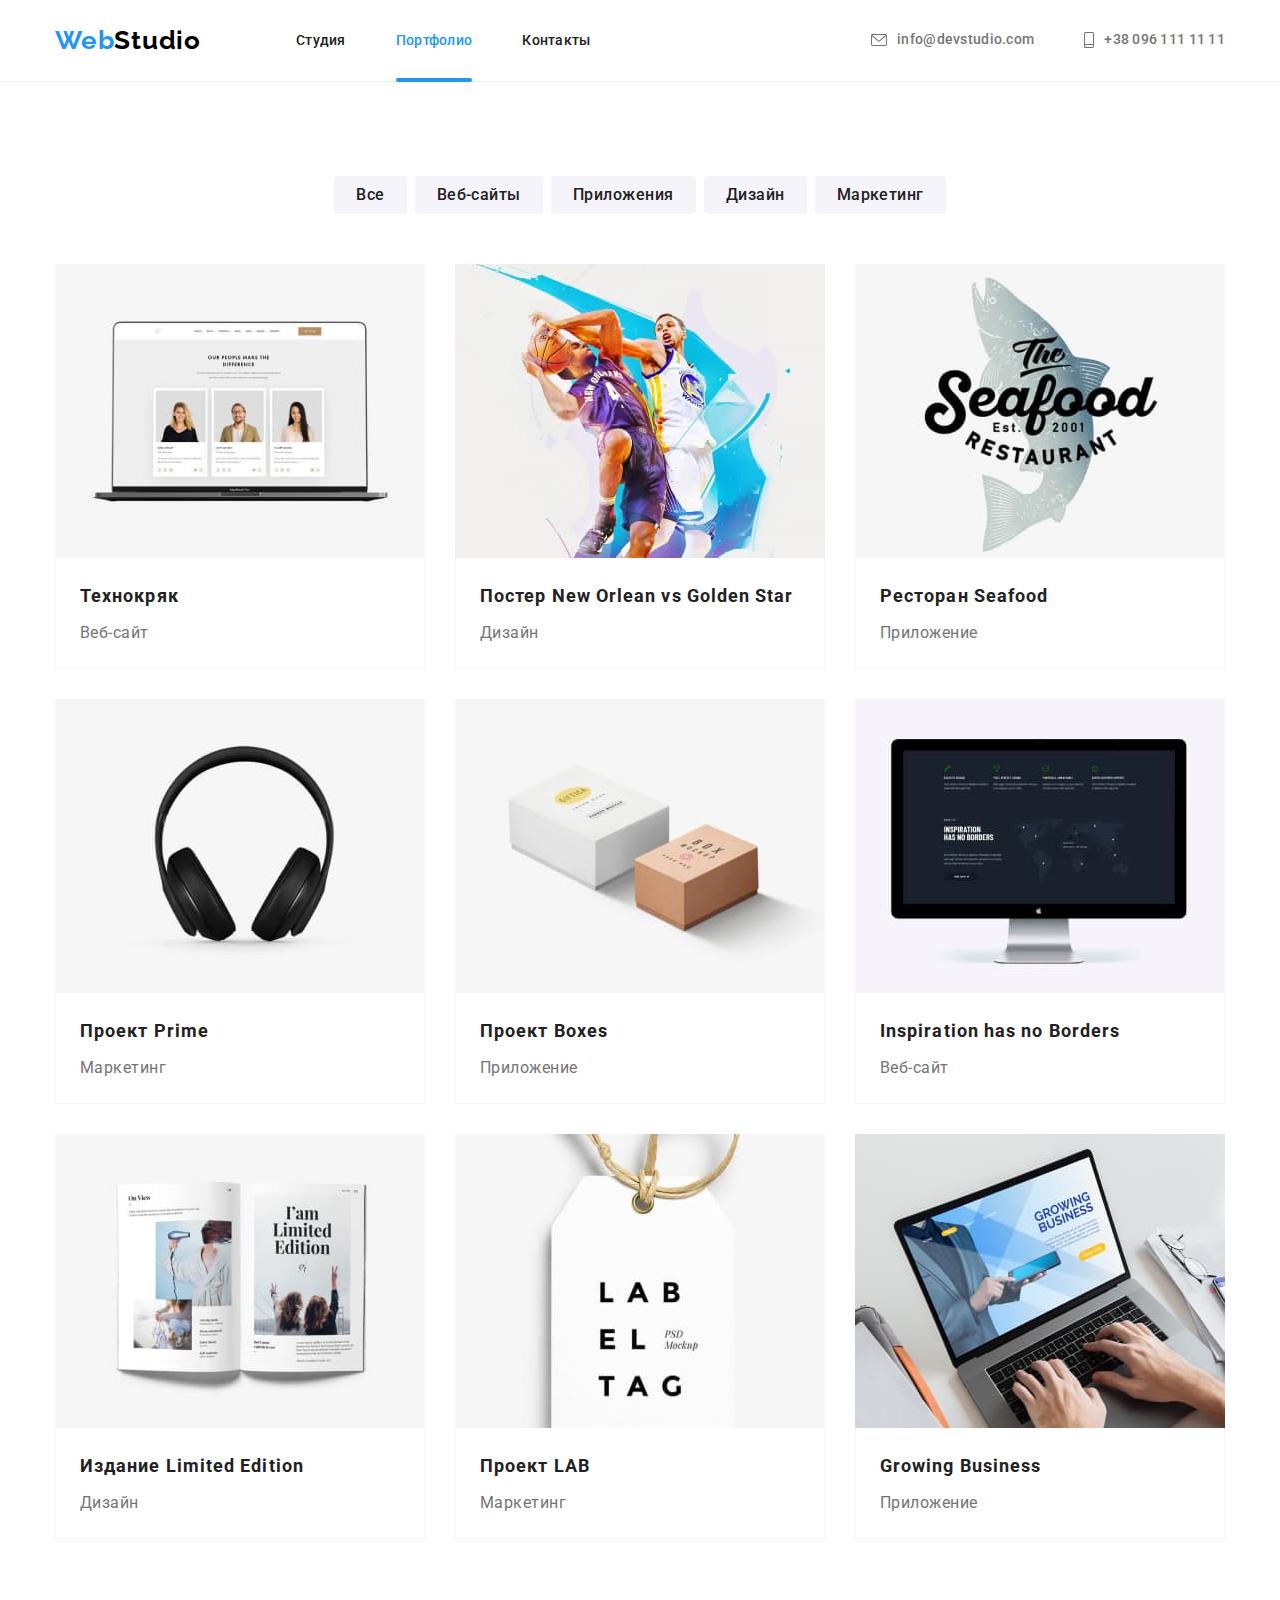
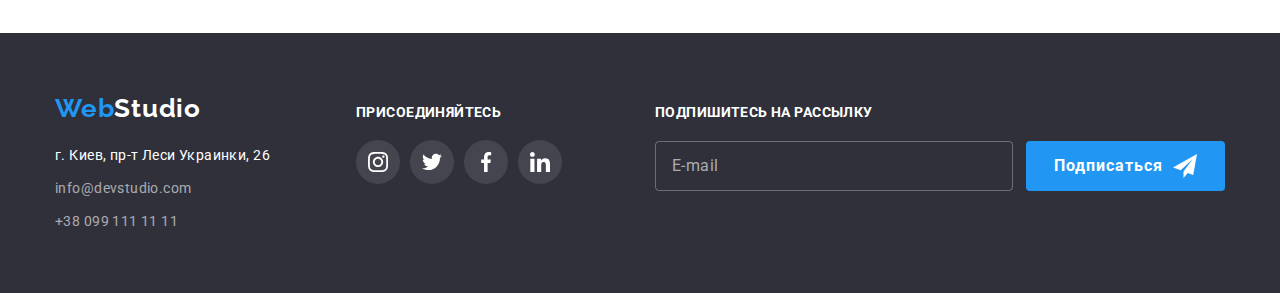
==== commit 6f4ba1d2: "ДЗ 7 версия для сдачи" ====
--- a/portfolio.html
+++ b/portfolio.html
@@ -71,29 +71,19 @@
           <h2 class="visually-hidden">Галерея</h2>
           <ul class="filters container__filters list">
             <li class="filters__item">
-              <button class="filters__button" type="button">
-                Все
-              </button>
+              <button class="filters__button" type="button">Все</button>
             </li>
             <li class="filters__item">
-              <button class="filters__button" type="button">
-                Веб-сайты
-              </button>
+              <button class="filters__button" type="button">Веб-сайты</button>
             </li>
             <li class="filters__item">
-              <button class="filters__button" type="button">
-                Приложения
-              </button>
+              <button class="filters__button" type="button">Приложения</button>
             </li>
             <li class="filters__item">
-              <button class="filters__button" type="button">
-                Дизайн
-              </button>
+              <button class="filters__button" type="button">Дизайн</button>
             </li>
             <li class="filters__item">
-              <button class="filters__button" type="button">
-                Маркетинг
-              </button>
+              <button class="filters__button" type="button">Маркетинг</button>
             </li>
           </ul>
           <ul class="portfolio list">
@@ -296,9 +286,7 @@
                   </p>
                 </div>
                 <div class="portfolio__caption">
-                  <h3 class="portfolio__title" lang="en">
-                    Growing Business
-                  </h3>
+                  <h3 class="portfolio__title" lang="en">Growing Business</h3>
                   <p class="portfolio__description">Приложение</p>
                 </div>
               </a>
@@ -315,7 +303,7 @@
             href="./index.html"
             lang="en"
             ><span class="logo-link__web">Web</span
-            ><span class="logo-link__studio--dark-theme">Studio</span></a
+            ><span class="logo-link__studio_dark-theme">Studio</span></a
           >
           <address class="address footer__address">
             <ul class="address__list list">
--- a/css/main.min.css
+++ b/css/main.min.css
@@ -1,2 +1,2 @@
-:root{--main-font: "Roboto", sans-serif;--logo-font: "Raleway", sans-serif;--accent-color: #2196f3;--accent-overlay-color: rgba(33, 150, 243, 0.9);--backlight-color: #188ce8;--main-text-color: #757575;--heading-color: #212121;--dark-background-text-color: #ffffff;--section-background-color: #2f303a;--logo-color: #000000;--footer-contacts-color: #ffffff99;--accent-background-color: #f5f4fa;--background-hero-color: #c4c4c4;--activity-background-color: rgba(47, 48, 58, 0.8);--icon-color: #afb1b8;--timing-cubic: cubic-bezier(0.4, 0, 0.2, 1);--modal-backdrop: rgba(0, 0, 0, 0.2);--transition-duration: 250ms;--modal-form-border: rgba(33, 33, 33, 0.2);--placeholder-text-color: rgba(117, 117, 117, 0.5);--footer-form-label-color: rgba(255, 255, 255, 0.6);--footer-form-border-color: rgba(255, 255, 255, 0.3)}.visually-hidden{position:absolute;width:1px;height:1px;margin:-1px;border:0;padding:0;white-space:nowrap;clip-path:inset(100%);clip:rect(0 0 0 0);overflow:hidden}h1,h2,h3,h4,h5,h6,p{margin-top:0;margin-bottom:0}ul{margin-top:0;margin-bottom:0;padding-left:0}img{display:block}.list{list-style:none}.link{text-decoration:none;display:inline-block}body{font-family:var(--main-font);color:var(--main-text-color);letter-spacing:0.03em}.section{padding-top:94px;padding-bottom:94px}.container{width:1200px;padding-left:15px;padding-right:15px;margin:0 auto}.modal-button{min-width:200px;height:50px;border:none;border-radius:4px;padding:10px 32px;font-family:inherit;font-weight:700;font-size:16px;line-height:1.87;text-align:center;letter-spacing:0.06em;color:var(--dark-background-text-color);background-color:var(--accent-color);cursor:pointer;transition:background-color var(--transition-duration) var(--timing-cubic)}.modal-button:hover,.modal-button:focus{background-color:var(--backlight-color);outline:none}.logo-link__web{color:var(--accent-color)}.logo-link__studio{color:var(--logo-color)}.logo-link__studio--dark-theme{color:var(--dark-background-text-color)}.logo-link{font-family:var(--logo-font);font-weight:700;font-size:26px;line-height:1.19}.logo-link:focus{outline:none}.header__logo-link{margin-right:95px}.footer__logo-link{margin-bottom:20px}.header__navigation{display:flex}.nav-list{display:flex;align-items:center}.nav-list__item:not(:last-child){margin-right:50px}.nav-list__link{position:relative;font-weight:500;font-size:14px;line-height:1.14;letter-spacing:0.02em;color:var(--heading-color);transition:color var(--transition-duration) var(--timing-cubic)}.nav-list__link:hover,.nav-list__link:focus{color:var(--accent-color);outline:none}.nav-list__link_current{color:var(--accent-color)}.nav-list__link_current::after{position:absolute;bottom:-33px;content:"";display:block;width:100%;height:4px;border-radius:2px;background-color:var(--accent-color)}.contacts{display:flex}.header__contacts{margin-left:auto}.contacts__link{display:flex;align-items:center;font-weight:500;font-size:14px;line-height:1.14;letter-spacing:0.02em;color:var(--main-text-color);transition:color var(--transition-duration) var(--timing-cubic)}.contacts__link:hover,.contacts__link:focus{color:var(--accent-color);outline:none}.contacts__item{display:flex;align-items:center}.contacts__item:not(:last-child){margin-right:50px}.contacts__mail-icon{fill:currentColor;margin-right:10px}.contacts__tel-icon{fill:currentColor;margin-right:10px}.activity__title,.team__title,.clients__title{margin-bottom:50px;font-size:36px;line-height:1.17;text-align:center;color:var(--heading-color)}.social-list{display:flex;justify-content:space-between}.social-list__link{display:flex;justify-content:center;align-items:center;width:44px;height:44px;border-radius:50%;transition:background-color var(--transition-duration) var(--timing-cubic)}.social-list__link:hover,.social-list__link:focus{background-color:var(--accent-color);outline:none}.social-list__icon{fill:var(--icon-color);transition:fill var(--transition-duration) var(--timing-cubic)}.social-list__link:hover .social-list__icon,.social-list__link:focus .social-list__icon{fill:var(--dark-background-text-color)}.social-list__icon_footer{fill:var(--dark-background-text-color)}.footer__social-wrapper{margin-right:93px}.social-list__item_footer:not(:last-child){margin-right:10px}.social-list__link_footer{background-color:rgba(255,255,255,0.1)}.social-list__link_footer:hover,.social-list__link_footer:focus{background-color:var(--accent-color)}.address{width:231px}.footer__address{margin-right:70px}.address__list-item{font-style:normal;font-weight:400;font-size:14px;line-height:1.71;letter-spacing:0.03em}.address__list-item:not(:last-child){margin-bottom:9px}.address-link{color:var(--dark-background-text-color);transition:color var(--transition-duration) var(--timing-cubic)}.address-link:hover,.address-link:focus{color:var(--accent-color);outline:none}.address__mail-link{color:var(--footer-contacts-color);transition:color var(--transition-duration) var(--timing-cubic)}.address__mail-link:hover,.address__mail-link:focus{color:var(--accent-color);outline:none}.address__tel-link{color:var(--footer-contacts-color);transition:color var(--transition-duration) var(--timing-cubic)}.address__tel-link:hover,.address__tel-link:focus{color:var(--accent-color);outline:none}.subscription-form{display:flex;justify-content:flex-start;align-items:flex-end}.subscription-form__offer{font-weight:700;font-size:14px;line-height:1.14;letter-spacing:0.03em;text-transform:uppercase;color:var(--dark-background-text-color)}.subscription-form__input{background-color:transparent;width:358px;height:50px;margin-right:12px;margin-top:20px;color:var(--dark-background-text-color);border:1px solid var(--footer-form-border-color);border-radius:4px;drop-shadow:0px 4px 4px rgba(0,0,0,0.15);padding:15px 16px;outline:none;transition:border-color var(--transition-duration) var(--timing-cubic)}.subscription-form__input::placeholder{font-size:16px;line-height:1.25;letter-spacing:0.03em;color:var(--footer-form-label-color)}.subscription-form__input:focus{border-color:var(--accent-color)}.subscription-button{display:flex;align-items:center;padding:10px 28px;width:200px;height:50px;font-weight:700;font-size:16px;line-height:1.88;letter-spacing:0.06em;color:var(--dark-background-text-color);background-color:var(--accent-color);border:none;border-radius:4px;outline:none;cursor:pointer;transition:background-color var(--transition-duration) var(--timing-cubic)}.subscription-button:hover,.subscription-button:focus{background-color:var(--backlight-color)}.subscription-button__icon{margin-left:10px;fill:currentColor}.backdrop{position:fixed;top:0;left:0;width:100vw;height:100vh;background-color:var(--modal-backdrop);z-index:100;transition:opacity var(--transition-duration) var(--timing-cubic),visibility var(--transition-duration) var(--timing-cubic)}.is-hidden{opacity:0;visibility:hidden;pointer-events:none}.modal-window{position:absolute;top:50%;left:50%;transform:translate(-50%, -50%) scale(1);width:528px;height:580px;background-color:var(--dark-background-text-color);border-radius:4px;box-shadow:0px 1px 3px rgba(0,0,0,0.12),0px 1px 1px rgba(0,0,0,0.14),0px 2px 1px rgba(0,0,0,0.2);transition:transform var(--transition-duration) var(--timing-cubic);padding:40px}.backdrop.is-hidden .modal-window{transform:translate(-50%, -50%) scale(1.3)}.close-button{position:absolute;top:8px;right:8px;display:flex;justify-content:center;align-items:center;padding:0;width:30px;height:30px;border:1px solid rgba(0,0,0,0.1);border-radius:50%;background-color:transparent;cursor:pointer;outline:none}.close-button:hover .close-button__icon,.close-button:focus .close-button__icon{fill:var(--accent-color)}.modal-form{display:flex;flex-direction:column}.modal-form__heading{font-weight:700;font-size:20px;line-height:23px;text-align:center;letter-spacing:0.03em;color:var(--heading-color);margin-bottom:12px}.modal-form__input-wrapper{position:relative;display:block;margin-top:4px}.modal-form__field{margin-bottom:10px;font-size:12px;line-height:1.17;letter-spacing:0.01em;color:var(--main-text-color)}.modal-form__input{width:100%;height:40px;border:1px solid var(--modal-form-border);border-radius:4px;padding-left:42px;transition:border-color var(--transition-duration) var(--timing-cubic)}.modal-form__input:focus{border-color:var(--accent-color);outline:none}.modal-form__icon{position:absolute;top:50%;left:12px;transform:translateY(-50%);width:18px;height:18px;transition:fill var(--transition-duration) var(--timing-cubic)}.modal-form__input:focus+.modal-form__icon{fill:var(--accent-color)}.modal-form__message{height:120px;width:100%;border:1px solid var(--modal-form-border);border-radius:4px;margin-top:4px;margin-bottom:20px;padding:12px 16px;resize:none;transition:border-color var(--transition-duration) var(--timing-cubic)}.modal-form__message::placeholder{font-size:12px;line-height:1.17;letter-spacing:0.01em;color:var(--placeholder-text-color)}.modal-form__message:focus{border-color:var(--accent-color);outline:none}.modal-form__agreement{font-size:14px;line-height:1.71;letter-spacing:0.03em;color:var(--main-text-color);margin-bottom:30px}.modal-form__agreement::before{content:"";display:inline-block;vertical-align:middle;margin-right:8px;width:16px;height:15px;border:2px solid #000000;border-radius:2px;cursor:pointer;transition:background-color 500ms var(--timing-cubic)}.modal-form__checkbox:checked+.modal-form__agreement::before{background-color:var(--accent-color);border:none;fill:var(--dark-background-text-color);background-image:url("../images/icon-check.svg")}.modal-form__checkbox:focus+.modal-form__agreement::before,.modal-form__checkbox:hover+.modal-form__agreement::before{outline:1px solid var(--accent-color)}.modal-form__contract-link{color:var(--accent-color);transition:color var(--transition-duration) var(--timing-cubic)}.modal-form__contract-link:focus,.modal-form__contract-link:hover{color:var(--backlight-color);outline-color:var(--backlight-color)}.sending-button{align-self:center;padding:10px 55px;font-weight:700;font-size:16px;line-height:1.88;letter-spacing:0.06em;color:var(--dark-background-text-color);background-color:var(--accent-color);box-shadow:0px 4px 4px rgba(0,0,0,0.15);border:none;border-radius:4px;outline:none;transition:background-color var(--transition-duration) var(--timing-cubic),box-shadow var(--transition-duration) var(--timing-cubic);cursor:pointer}.sending-button:hover,.sending-button:focus{background-color:var(--backlight-color);box-shadow:0px 4px 4px rgba(0,0,0,0.35)}.header{border-bottom:1px solid #ececec;padding-top:25px;padding-bottom:25px}.header__container{display:flex;align-items:center}.hero__container{text-align:center}.hero{background-color:var(--section-background-color);padding-top:200px;padding-bottom:200px;margin:0 auto;background-color:var(--background-hero-color);background-image:linear-gradient(rgba(47,48,58,0.4), rgba(47,48,58,0.4)),url("../images/hero/bg-img.jpg");background-repeat:no-repeat;background-position:center;background-size:cover;max-width:1600px}.hero__title{margin:0 auto 30px;width:696px;font-weight:900;font-size:44px;line-height:1.36;text-align:center;letter-spacing:0.06em;text-transform:uppercase;color:var(--dark-background-text-color)}.advantages{padding-top:94px;padding-bottom:47px}.advantages__list{display:flex;flex-wrap:wrap;margin-top:-30px;margin-left:-30px}.advantages__item{margin-top:30px;margin-left:30px}.advantages__icons{display:flex;justify-content:center;align-items:center;width:270px;height:120px;background-color:var(--accent-background-color);border-radius:4px;margin-bottom:30px}.advantages__title{margin-bottom:10px;font-size:14px;line-height:1.14;text-transform:uppercase;color:var(--heading-color)}.advantages__text{width:270px;font-size:14px;line-height:1.71}.activity{padding-top:47px;padding-bottom:94px}.activity__list{display:flex;flex-wrap:wrap;margin-top:-30px;margin-left:-30px}.activity__item{position:relative;margin-top:30px;margin-left:30px}.activity__image-overlay{position:absolute;bottom:0;width:100%;height:70px;display:flex;justify-content:center;align-items:center;font-weight:700;font-size:14px;line-height:1.14;text-align:center;letter-spacing:0.03em;text-transform:uppercase;color:var(--dark-background-text-color);background-color:var(--activity-background-color)}.team{background-color:var(--accent-background-color)}.team__list{display:flex;flex-wrap:wrap;margin-left:-30px;margin-top:-30px;justify-content:space-between}.team__content{padding:30px 32px;background-color:var(--dark-background-text-color);border-bottom-left-radius:4px;border-bottom-right-radius:4px}.team__member{flex-basis:calc((100% - 120px) / 4);margin-left:30px;margin-top:30px;box-shadow:0px 1px 3px rgba(0,0,0,0.12),0px 1px 1px rgba(0,0,0,0.14),0px 2px 1px rgba(0,0,0,0.2)}.team__member-name{margin-bottom:10px;text-align:center;font-weight:500;font-size:16px;line-height:1.19;color:var(--heading-color)}.team__member-position{text-align:center;font-size:16px;line-height:1.19;margin-bottom:16px}.clients__list{display:flex;justify-content:space-between}.clients__link{display:flex;justify-content:center;align-items:center;border:1px solid var(--icon-color);border-radius:4px;width:170px;height:92px;transition:border-color var(--transition-duration) var(--timing-cubic)}.clients__link:hover,.clients__link:focus{border:1px solid var(--accent-color);outline:none}.clients__icon{fill:var(--icon-color);transition:fill var(--transition-duration) var(--timing-cubic)}.clients__link:hover .clients__icon,.clients__link:focus .clients__icon{fill:var(--accent-color)}.container__filters{display:flex;justify-content:center;margin-bottom:50px}.filters__item:not(:last-child){margin-right:8px}.filters__button{padding:6px 22px;border:none;border-radius:4px;font-weight:500;font-size:16px;line-height:1.62;color:var(--heading-color);background-color:var(--accent-background-color);cursor:pointer;transition:color var(--transition-duration) var(--timing-cubic),background-color var(--transition-duration) var(--timing-cubic),box-shadow var(--transition-duration) var(--timing-cubic)}.filters__button:hover,.filters__button:focus{color:var(--dark-background-text-color);background-color:var(--accent-color);box-shadow:0px 3px 1px rgba(0,0,0,0.1),0px 1px 2px rgba(0,0,0,0.08),0px 2px 2px rgba(0,0,0,0.12);outline:none}.portfolio{display:flex;flex-wrap:wrap;margin-top:-30px;margin-left:-30px}.portfolio__caption{padding:20px 24px;border-bottom:1px solid var(--accent-background-color);border-left:1px solid var(--accent-background-color);border-right:1px solid var(--accent-background-color)}.portfolio__card{flex-basis:calc((100% - 90px) / 3);margin-top:30px;margin-left:30px}.portfolio__link{transition:box-shadow var(--transition-duration) var(--timing-cubic)}.portfolio__link:hover,.portfolio__link:focus{box-shadow:0px 1px 1px rgba(0,0,0,0.12),0px 4px 4px rgba(0,0,0,0.06),1px 4px 6px rgba(0,0,0,0.16);outline:none}.portfolio__wrapper{position:relative;overflow:hidden}.portfolio__overlay{position:absolute;top:0;left:0;height:100%;width:100%;padding:63px 24px;font-size:18px;line-height:1.56;letter-spacing:0.03em;color:var(--dark-background-text-color);background:var(--accent-overlay-color);overflow:auto;transform:translateY(100%);transition:transform var(--transition-duration) var(--timing-cubic)}.portfolio__link:hover .portfolio__overlay,.portfolio__link:focus .portfolio__overlay{transform:translateY(0)}.portfolio__title{margin-bottom:4px;font-size:18px;line-height:2;letter-spacing:0.06em;color:var(--heading-color)}.portfolio__description{font-size:16px;line-height:1.87;color:var(--main-text-color)}.abbr{text-transform:uppercase}.footer{background-color:var(--section-background-color);padding-top:60px;padding-bottom:60px}.footer-container{display:flex;align-items:baseline}.footer__social-title{font-size:14px;line-height:16px;letter-spacing:0.03em;text-transform:uppercase;color:var(--dark-background-text-color);margin-bottom:20px}
+:root{--main-font: "Roboto", sans-serif;--logo-font: "Raleway", sans-serif;--accent-color: #2196f3;--accent-overlay-color: rgba(33, 150, 243, 0.9);--backlight-color: #188ce8;--main-text-color: #757575;--heading-color: #212121;--dark-background-text-color: #ffffff;--section-background-color: #2f303a;--logo-color: #000000;--footer-contacts-color: #ffffff99;--accent-background-color: #f5f4fa;--background-hero-color: #c4c4c4;--activity-background-color: rgba(47, 48, 58, 0.8);--icon-color: #afb1b8;--timing-cubic: cubic-bezier(0.4, 0, 0.2, 1);--modal-backdrop: rgba(0, 0, 0, 0.2);--transition-duration: 250ms;--modal-form-border: rgba(33, 33, 33, 0.2);--placeholder-text-color: rgba(117, 117, 117, 0.5);--footer-form-label-color: rgba(255, 255, 255, 0.6);--footer-form-border-color: rgba(255, 255, 255, 0.3)}.visually-hidden{position:absolute;width:1px;height:1px;margin:-1px;border:0;padding:0;white-space:nowrap;clip-path:inset(100%);clip:rect(0 0 0 0);overflow:hidden}h1,h2,h3,h4,h5,h6,p{margin-top:0;margin-bottom:0}ul{margin-top:0;margin-bottom:0;padding-left:0}img{display:block}.list{list-style:none}.link{text-decoration:none;display:inline-block}body{font-family:var(--main-font);color:var(--main-text-color);letter-spacing:0.03em}.section{padding-top:94px;padding-bottom:94px}.container{width:1200px;padding-left:15px;padding-right:15px;margin:0 auto}.modal-button{min-width:200px;height:50px;border:none;border-radius:4px;padding:10px 32px;font-family:inherit;font-weight:700;font-size:16px;line-height:1.88;letter-spacing:.06em;text-align:center;color:var(--dark-background-text-color);background-color:var(--accent-color);cursor:pointer;transition:background-color var(--transition-duration) var(--timing-cubic)}.modal-button:hover,.modal-button:focus{background-color:var(--backlight-color);outline:none}.logo-link__web{color:var(--accent-color)}.logo-link__studio{color:var(--logo-color)}.logo-link__studio_dark-theme{color:var(--dark-background-text-color)}.logo-link{font-family:var(--logo-font);font-weight:700;font-size:26px;line-height:1.19;letter-spacing:.03em}.logo-link:focus{outline:none}.header__logo-link{margin-right:95px}.footer__logo-link{margin-bottom:20px}.header__navigation{display:flex}.nav-list{display:flex;align-items:center}.nav-list__item:not(:last-child){margin-right:50px}.nav-list__link{position:relative;font-weight:500;font-size:14px;line-height:1.14;letter-spacing:.02em;color:var(--heading-color);transition:color var(--transition-duration) var(--timing-cubic)}.nav-list__link:hover,.nav-list__link:focus{color:var(--accent-color);outline:none}.nav-list__link_current{color:var(--accent-color)}.nav-list__link_current::after{position:absolute;bottom:-33px;content:"";display:block;width:100%;height:4px;border-radius:2px;background-color:var(--accent-color)}.contacts{display:flex}.header__contacts{margin-left:auto}.contacts__link{display:flex;align-items:center;font-weight:500;font-size:14px;line-height:1.14;letter-spacing:.02em;color:var(--main-text-color);transition:color var(--transition-duration) var(--timing-cubic)}.contacts__link:hover,.contacts__link:focus{color:var(--accent-color);outline:none}.contacts__item{display:flex;align-items:center}.contacts__item:not(:last-child){margin-right:50px}.contacts__mail-icon{fill:currentColor;margin-right:10px}.contacts__tel-icon{fill:currentColor;margin-right:10px}.activity__title,.team__title,.clients__title{margin-bottom:50px;font-size:36px;line-height:1.17;text-align:center;color:var(--heading-color)}.social-list{display:flex;justify-content:space-between}.social-list__link{display:flex;justify-content:center;align-items:center;width:44px;height:44px;border-radius:50%;transition:background-color var(--transition-duration) var(--timing-cubic)}.social-list__link:hover,.social-list__link:focus{background-color:var(--accent-color);outline:none}.social-list__icon{fill:var(--icon-color);transition:fill var(--transition-duration) var(--timing-cubic)}.social-list__link:hover .social-list__icon,.social-list__link:focus .social-list__icon{fill:var(--dark-background-text-color)}.social-list__icon_footer{fill:var(--dark-background-text-color)}.footer__social-wrapper{margin-right:93px}.social-list__item_footer:not(:last-child){margin-right:10px}.social-list__link_footer{background-color:rgba(255,255,255,0.1)}.social-list__link_footer:hover,.social-list__link_footer:focus{background-color:var(--accent-color)}.address{width:231px}.footer__address{margin-right:70px}.address__list-item{font-style:normal;font-weight:400;font-size:14px;line-height:1.71;letter-spacing:.03em}.address__list-item:not(:last-child){margin-bottom:9px}.address-link{color:var(--dark-background-text-color);transition:color var(--transition-duration) var(--timing-cubic)}.address-link:hover,.address-link:focus{color:var(--accent-color);outline:none}.address__mail-link{color:var(--footer-contacts-color);transition:color var(--transition-duration) var(--timing-cubic)}.address__mail-link:hover,.address__mail-link:focus{color:var(--accent-color);outline:none}.address__tel-link{color:var(--footer-contacts-color);transition:color var(--transition-duration) var(--timing-cubic)}.address__tel-link:hover,.address__tel-link:focus{color:var(--accent-color);outline:none}.subscription-form{display:flex;justify-content:flex-start;align-items:flex-end}.subscription-form__offer{font-weight:700;font-size:14px;line-height:1.14;letter-spacing:.03em;text-transform:uppercase;color:var(--dark-background-text-color)}.subscription-form__input{background-color:transparent;width:358px;height:50px;margin-right:12px;margin-top:20px;color:var(--dark-background-text-color);border:1px solid var(--footer-form-border-color);border-radius:4px;drop-shadow:0px 4px 4px rgba(0,0,0,0.15);padding:15px 16px;outline:none;transition:border-color var(--transition-duration) var(--timing-cubic)}.subscription-form__input::placeholder{font-size:16px;line-height:1.25;letter-spacing:0.03em;color:var(--footer-form-label-color)}.subscription-form__input:focus{border-color:var(--accent-color)}.subscription-button{display:flex;align-items:center;padding:10px 28px;width:200px;height:50px;font-weight:700;font-size:16px;line-height:1.88;letter-spacing:.06em;color:var(--dark-background-text-color);background-color:var(--accent-color);border:none;border-radius:4px;outline:none;cursor:pointer;transition:background-color var(--transition-duration) var(--timing-cubic)}.subscription-button:hover,.subscription-button:focus{background-color:var(--backlight-color)}.subscription-button__icon{margin-left:10px;fill:currentColor}.backdrop{position:fixed;top:0;left:0;width:100vw;height:100vh;background-color:var(--modal-backdrop);z-index:100;transition:opacity var(--transition-duration) var(--timing-cubic),visibility var(--transition-duration) var(--timing-cubic)}.is-hidden{opacity:0;visibility:hidden;pointer-events:none}.modal-window{position:absolute;top:50%;left:50%;transform:translate(-50%, -50%) scale(1);width:528px;height:580px;background-color:var(--dark-background-text-color);border-radius:4px;box-shadow:0px 1px 3px rgba(0,0,0,0.12),0px 1px 1px rgba(0,0,0,0.14),0px 2px 1px rgba(0,0,0,0.2);transition:transform var(--transition-duration) var(--timing-cubic);padding:40px}.backdrop.is-hidden .modal-window{transform:translate(-50%, -50%) scale(1.3)}.close-button{position:absolute;top:8px;right:8px;display:flex;justify-content:center;align-items:center;padding:0;width:30px;height:30px;border:1px solid rgba(0,0,0,0.1);border-radius:50%;background-color:transparent;cursor:pointer;outline:none}.close-button:hover .close-button__icon,.close-button:focus .close-button__icon{fill:var(--accent-color)}.modal-form{display:flex;flex-direction:column}.modal-form__heading{font-weight:700;font-size:20px;line-height:1.15;letter-spacing:.03em;text-align:center;color:var(--heading-color);margin-bottom:12px}.modal-form__input-wrapper{position:relative;display:block;margin-top:4px}.modal-form__field{margin-bottom:10px;font-size:12px;line-height:1.17;letter-spacing:0.01em;color:var(--main-text-color)}.modal-form__input{width:100%;height:40px;border:1px solid var(--modal-form-border);border-radius:4px;padding-left:42px;transition:border-color var(--transition-duration) var(--timing-cubic)}.modal-form__input:focus{border-color:var(--accent-color);outline:none}.modal-form__icon{position:absolute;top:50%;left:12px;transform:translateY(-50%);width:18px;height:18px;transition:fill var(--transition-duration) var(--timing-cubic)}.modal-form__input:focus+.modal-form__icon{fill:var(--accent-color)}.modal-form__message{height:120px;width:100%;border:1px solid var(--modal-form-border);border-radius:4px;margin-top:4px;margin-bottom:20px;padding:12px 16px;resize:none;transition:border-color var(--transition-duration) var(--timing-cubic)}.modal-form__message::placeholder{font-size:12px;line-height:1.17;letter-spacing:0.01em;color:var(--placeholder-text-color)}.modal-form__message:focus{border-color:var(--accent-color);outline:none}.modal-form__agreement{font-size:14px;line-height:1.71;letter-spacing:0.03em;color:var(--main-text-color);margin-bottom:30px}.modal-form__agreement::before{content:"";display:inline-block;vertical-align:middle;margin-right:8px;width:16px;height:15px;border:2px solid #000000;border-radius:2px;cursor:pointer;transition:background-color 500ms var(--timing-cubic)}.modal-form__checkbox:checked+.modal-form__agreement::before{background-color:var(--accent-color);border:none;fill:var(--dark-background-text-color);background-image:url("../images/icon-check.svg")}.modal-form__checkbox:focus+.modal-form__agreement::before,.modal-form__checkbox:hover+.modal-form__agreement::before{outline:1px solid var(--accent-color)}.modal-form__contract-link{color:var(--accent-color);transition:color var(--transition-duration) var(--timing-cubic)}.modal-form__contract-link:focus,.modal-form__contract-link:hover{color:var(--backlight-color);outline-color:var(--backlight-color)}.sending-button{align-self:center;padding:10px 55px;font-weight:700;font-size:16px;line-height:1.88;letter-spacing:.06em;color:var(--dark-background-text-color);background-color:var(--accent-color);box-shadow:0px 4px 4px rgba(0,0,0,0.15);border:none;border-radius:4px;outline:none;transition:background-color var(--transition-duration) var(--timing-cubic),box-shadow var(--transition-duration) var(--timing-cubic);cursor:pointer}.sending-button:hover,.sending-button:focus{background-color:var(--backlight-color);box-shadow:0px 4px 4px rgba(0,0,0,0.35)}.header{border-bottom:1px solid #ececec;padding-top:25px;padding-bottom:25px}.header__container{display:flex;align-items:center}.hero__container{text-align:center}.hero{background-color:var(--section-background-color);padding-top:200px;padding-bottom:200px;margin:0 auto;background-color:var(--background-hero-color);background-image:linear-gradient(rgba(47,48,58,0.4), rgba(47,48,58,0.4)),url("../images/hero/bg-img.jpg");background-repeat:no-repeat;background-position:center;background-size:cover;max-width:1600px}.hero__title{margin:0 auto 30px;width:696px;font-weight:900;font-size:44px;line-height:1.36;letter-spacing:.06em;text-align:center;text-transform:uppercase;color:var(--dark-background-text-color)}.advantages{padding-top:94px;padding-bottom:47px}.advantages__list{display:flex;flex-wrap:wrap;margin-top:-30px;margin-left:-30px}.advantages__item{margin-top:30px;margin-left:30px}.advantages__icons{display:flex;justify-content:center;align-items:center;width:270px;height:120px;background-color:var(--accent-background-color);border-radius:4px;margin-bottom:30px}.advantages__title{margin-bottom:10px;font-size:14px;line-height:1.14;text-transform:uppercase;color:var(--heading-color)}.advantages__text{width:270px;font-size:14px;line-height:1.71}.activity{padding-top:47px;padding-bottom:94px}.activity__list{display:flex;flex-wrap:wrap;margin-top:-30px;margin-left:-30px}.activity__item{position:relative;margin-top:30px;margin-left:30px}.activity__image-overlay{position:absolute;bottom:0;width:100%;height:70px;display:flex;justify-content:center;align-items:center;font-weight:700;font-size:14px;line-height:1.14;letter-spacing:.03em;text-align:center;text-transform:uppercase;color:var(--dark-background-text-color);background-color:var(--activity-background-color)}.team{background-color:var(--accent-background-color)}.team__list{display:flex;flex-wrap:wrap;margin-left:-30px;margin-top:-30px;justify-content:space-between}.team__content{padding:30px 32px;background-color:var(--dark-background-text-color);border-bottom-left-radius:4px;border-bottom-right-radius:4px}.team__member{flex-basis:calc((100% - 120px) / 4);margin-left:30px;margin-top:30px;box-shadow:0px 1px 3px rgba(0,0,0,0.12),0px 1px 1px rgba(0,0,0,0.14),0px 2px 1px rgba(0,0,0,0.2)}.team__member-name{margin-bottom:10px;text-align:center;font-weight:500;font-size:16px;line-height:1.19;letter-spacing:.03em;color:var(--heading-color)}.team__member-position{text-align:center;font-size:16px;line-height:1.19;margin-bottom:16px}.clients__list{display:flex;justify-content:space-between}.clients__link{display:flex;justify-content:center;align-items:center;border:1px solid var(--icon-color);border-radius:4px;width:170px;height:92px;transition:border-color var(--transition-duration) var(--timing-cubic)}.clients__link:hover,.clients__link:focus{border:1px solid var(--accent-color);outline:none}.clients__icon{fill:var(--icon-color);transition:fill var(--transition-duration) var(--timing-cubic)}.clients__link:hover .clients__icon,.clients__link:focus .clients__icon{fill:var(--accent-color)}.container__filters{display:flex;justify-content:center;margin-bottom:50px}.filters__item:not(:last-child){margin-right:8px}.filters__button{padding:6px 22px;border:none;border-radius:4px;font-weight:500;font-size:16px;line-height:1.63;letter-spacing:.03em;color:var(--heading-color);background-color:var(--accent-background-color);cursor:pointer;transition:color var(--transition-duration) var(--timing-cubic),background-color var(--transition-duration) var(--timing-cubic),box-shadow var(--transition-duration) var(--timing-cubic)}.filters__button:hover,.filters__button:focus{color:var(--dark-background-text-color);background-color:var(--accent-color);box-shadow:0px 3px 1px rgba(0,0,0,0.1),0px 1px 2px rgba(0,0,0,0.08),0px 2px 2px rgba(0,0,0,0.12);outline:none}.portfolio{display:flex;flex-wrap:wrap;margin-top:-30px;margin-left:-30px}.portfolio__caption{padding:20px 24px;border-bottom:1px solid var(--accent-background-color);border-left:1px solid var(--accent-background-color);border-right:1px solid var(--accent-background-color)}.portfolio__card{flex-basis:calc((100% - 90px) / 3);margin-top:30px;margin-left:30px}.portfolio__link{transition:box-shadow var(--transition-duration) var(--timing-cubic)}.portfolio__link:hover,.portfolio__link:focus{box-shadow:0px 1px 1px rgba(0,0,0,0.12),0px 4px 4px rgba(0,0,0,0.06),1px 4px 6px rgba(0,0,0,0.16);outline:none}.portfolio__wrapper{position:relative;overflow:hidden}.portfolio__overlay{position:absolute;top:0;left:0;height:100%;width:100%;padding:63px 24px;font-size:18px;line-height:1.56;letter-spacing:0.03em;color:var(--dark-background-text-color);background:var(--accent-overlay-color);overflow:auto;transform:translateY(100%);transition:transform var(--transition-duration) var(--timing-cubic)}.portfolio__link:hover .portfolio__overlay,.portfolio__link:focus .portfolio__overlay{transform:translateY(0)}.portfolio__title{margin-bottom:4px;font-size:18px;line-height:2;letter-spacing:0.06em;color:var(--heading-color)}.portfolio__description{font-size:16px;line-height:1.87;color:var(--main-text-color)}.abbr{text-transform:uppercase}.footer{background-color:var(--section-background-color);padding-top:60px;padding-bottom:60px}.footer-container{display:flex;align-items:baseline}.footer__social-title{font-size:14px;line-height:16px;letter-spacing:0.03em;text-transform:uppercase;color:var(--dark-background-text-color);margin-bottom:20px}
 /*# sourceMappingURL=main.min.css.map */